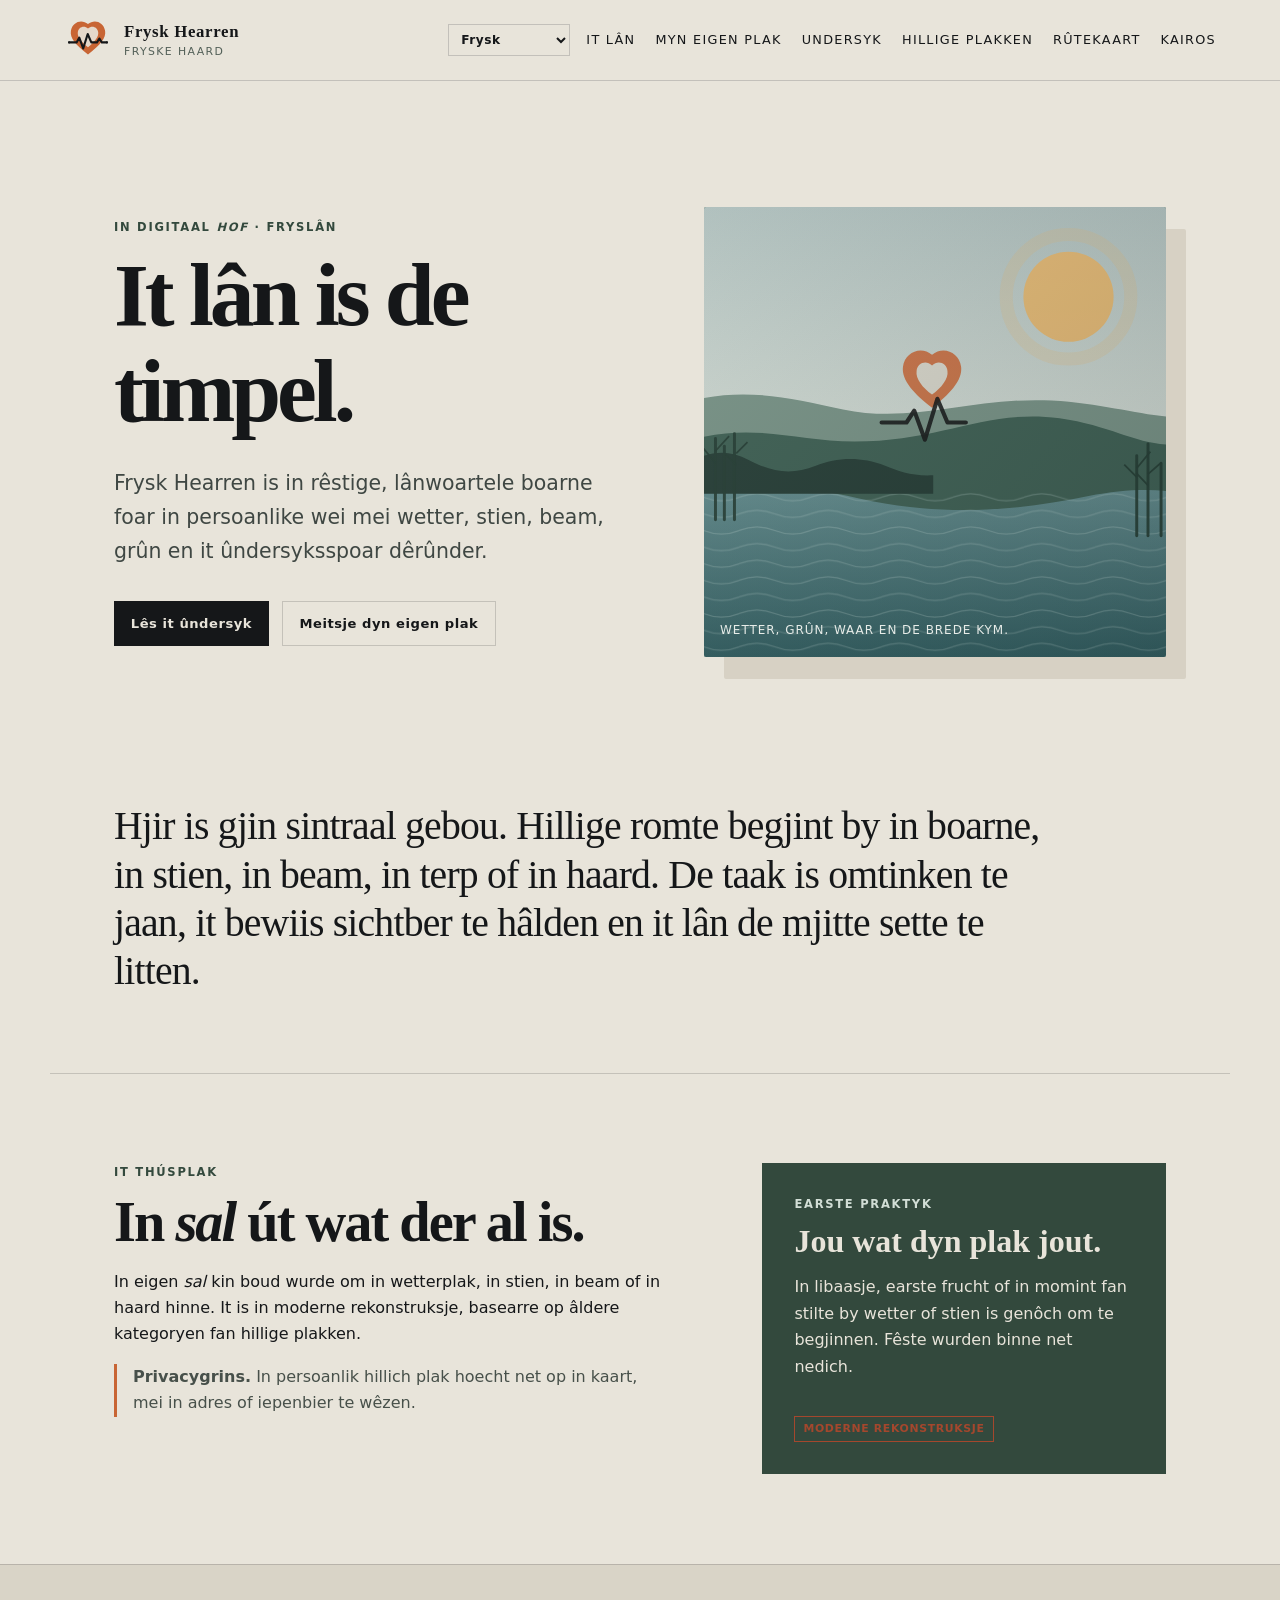
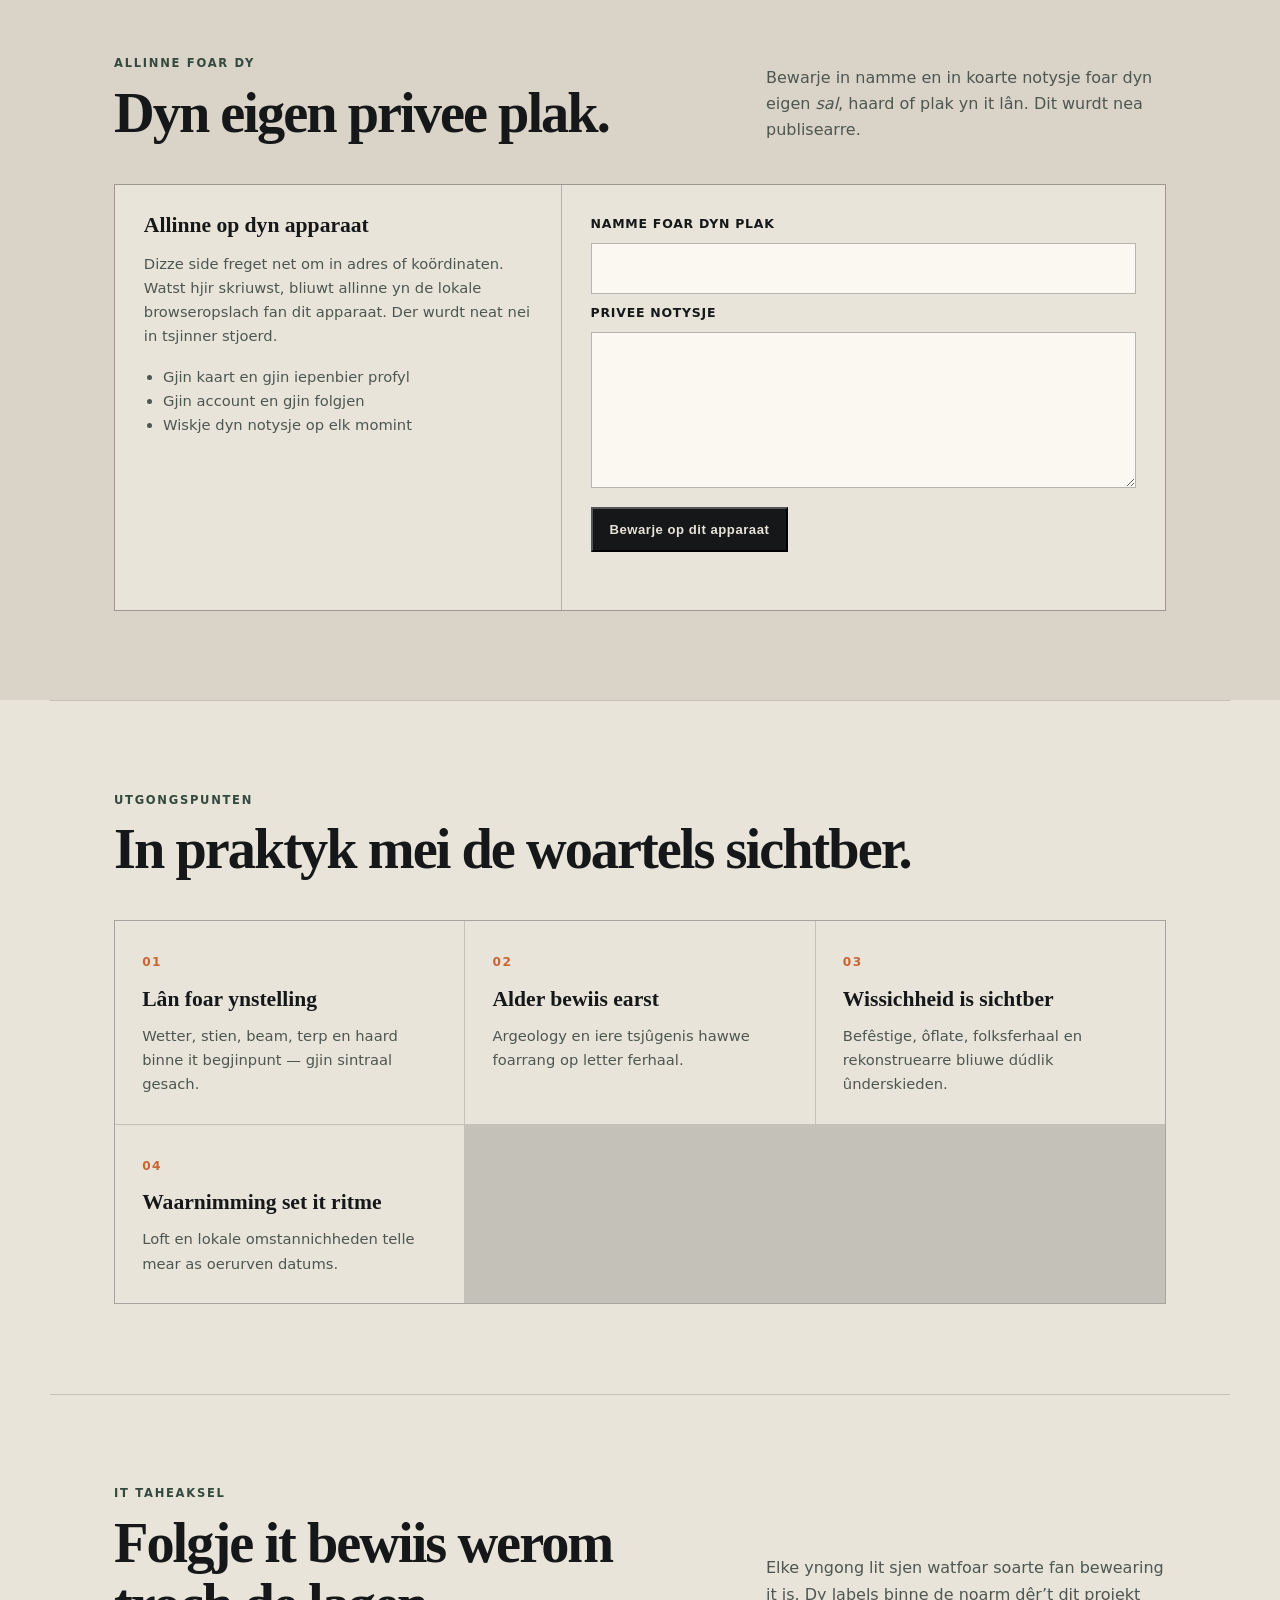
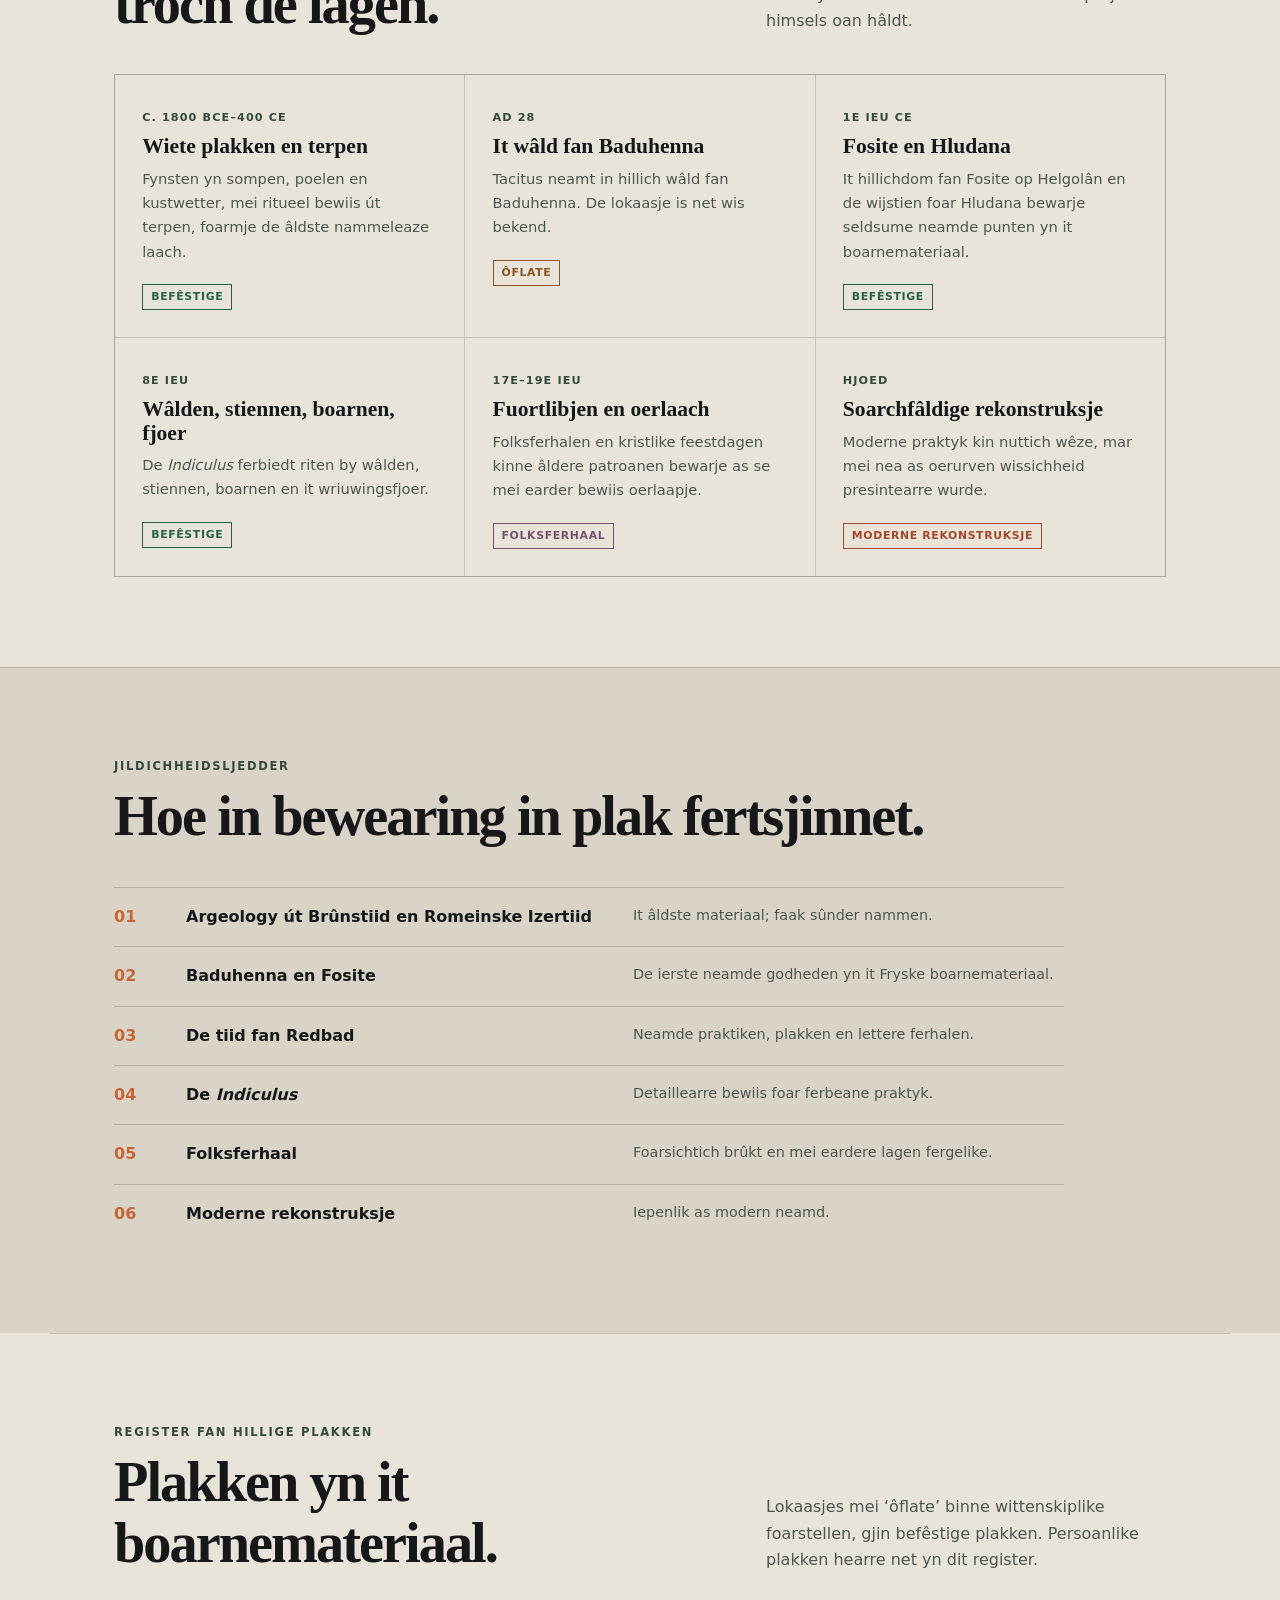
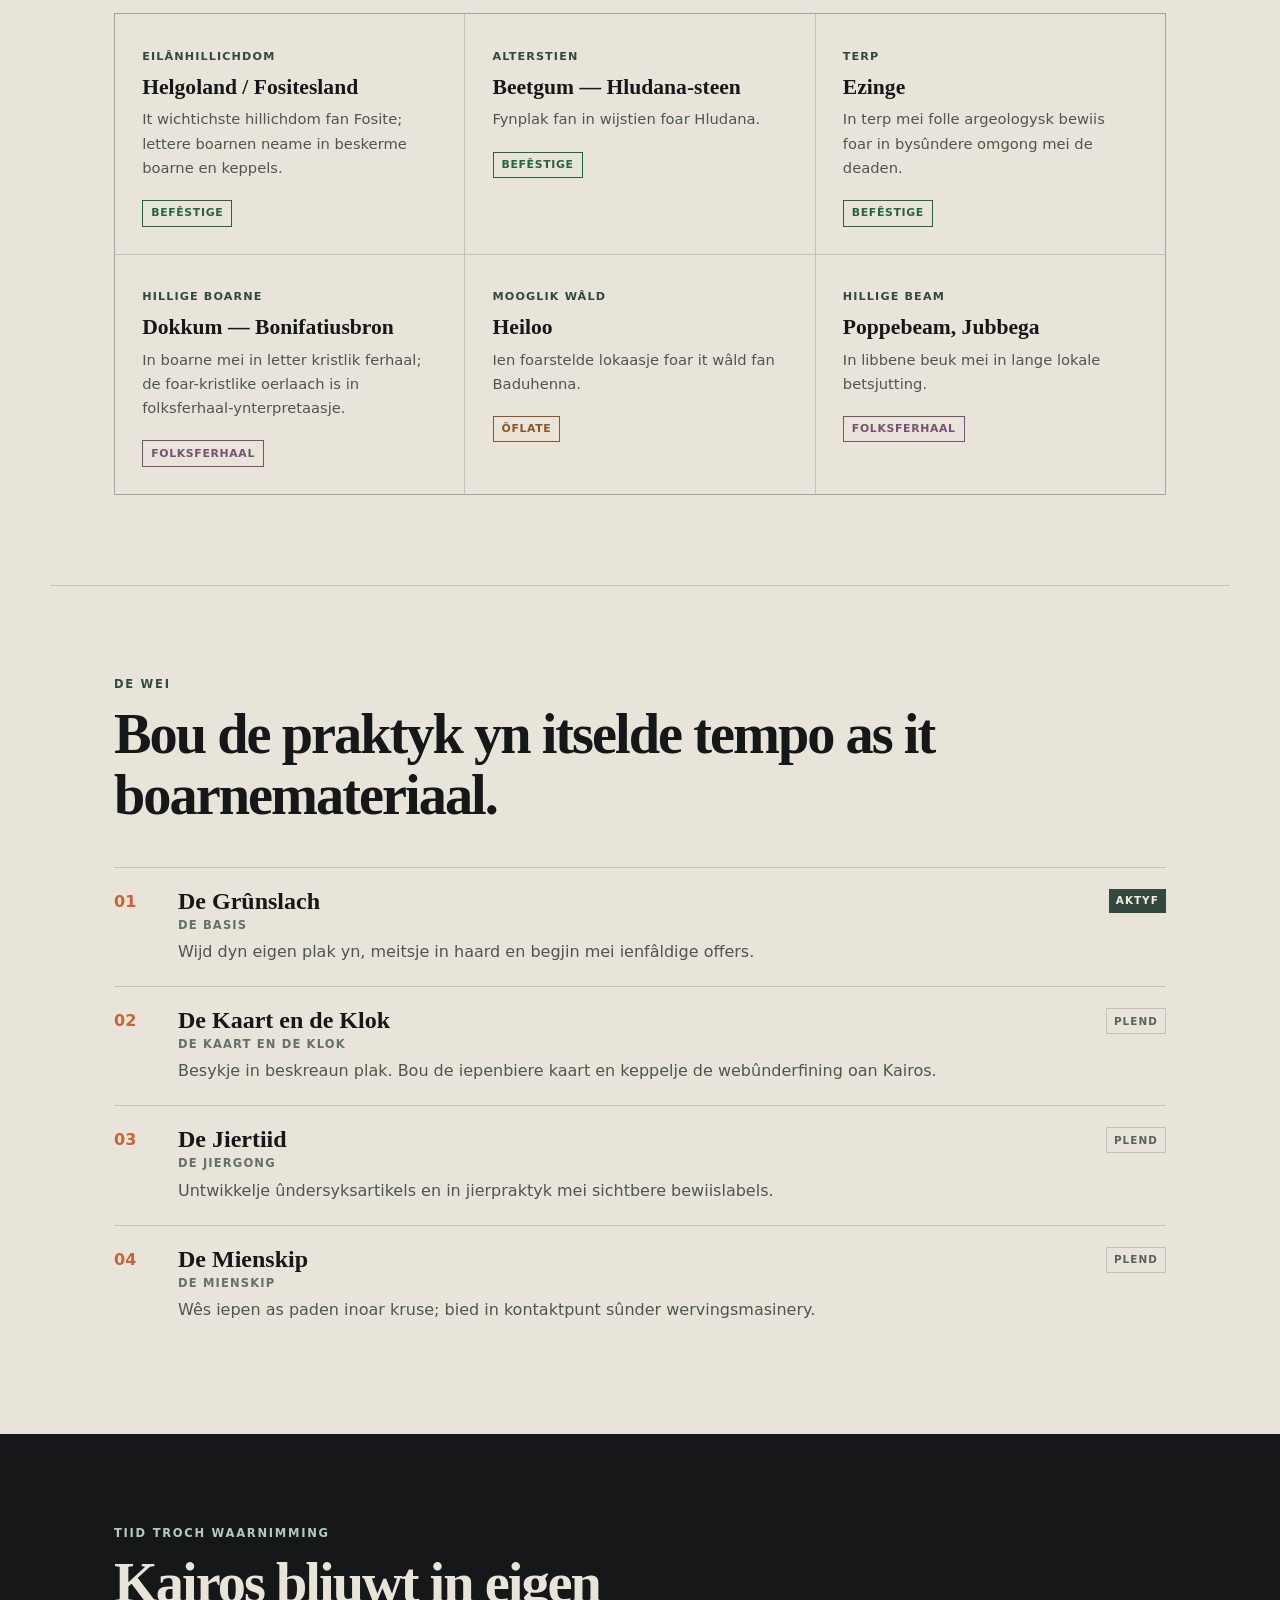
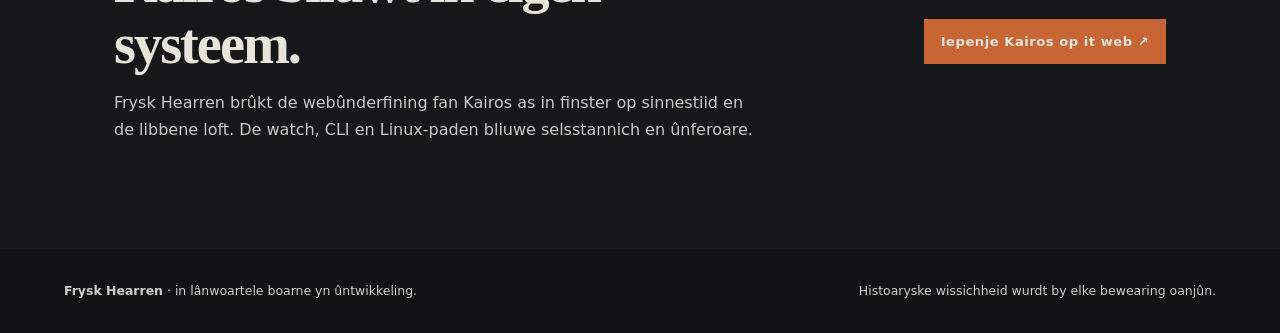
==== web/frysk-hearren/index.html @ e883bb58 "Add Frisian visual identity" ====
<!doctype html>
<html lang="fy">
<head>
  <meta charset="utf-8"><meta name="viewport" content="width=device-width, initial-scale=1">
  <meta name="description" content="Frysk Hearren — a land-rooted reference and private practice journal.">
  <title>Frysk Hearren — Fryske Haard</title><link rel="stylesheet" href="style.css">
</head>
<body>
  <a class="skip-link" href="#main" data-i18n="skip">Nei de ynhâld</a>
  <header class="site-header">
    <a class="brand" href="#top" aria-label="Frysk Hearren home"><img class="brand-mark" src="pompebled-heartbeat.svg" width="48" height="48" alt=""><span><strong>Frysk Hearren</strong><small data-i18n="subtitle">Fryske Haard</small></span></a>
    <div class="header-actions"><label class="language-picker"><span class="sr-only" data-i18n="languageLabel">Taal</span><select id="language" aria-label="Language"><option value="fy">Frysk</option><option value="nl">Nederlands</option><option value="en">English</option></select></label><button class="menu-toggle" type="button" aria-expanded="false" aria-controls="site-nav" data-i18n="menu">Menu</button></div>
    <nav id="site-nav" class="site-nav" aria-label="Primary navigation"><a href="#land" data-i18n="navLand">It lân</a><a href="#private-space" data-i18n="navPrivate">Myn eigen plak</a><a href="#research" data-i18n="navResearch">Undersyk</a><a href="#sites" data-i18n="navSites">Hillige plakken</a><a href="#roadmap" data-i18n="navRoadmap">Rûtekaart</a><a href="#kairos">Kairos</a></nav>
  </header>
  <main id="main">
    <section id="top" class="hero"><div class="hero-copy"><p class="eyebrow" data-i18n="heroEyebrow">In digitaal <i>hof</i> · Fryslân</p><h1 data-i18n="heroTitle">It lân is de timpel.</h1><p class="lede" data-i18n="heroLead">Frysk Hearren is in rêstige, lânwoartele boarne foar in persoanlike wei mei wetter, stien, beam, grûn en it ûndersyksspoar dêrûnder.</p><div class="hero-actions"><a class="button button-primary" href="#research" data-i18n="readResearch">Lês it ûndersyk</a><a class="button button-quiet" href="#private-space" data-i18n="createPrivate">Meitsje dyn eigen plak</a></div></div><figure class="landscape-panel"><img src="frisian-landscape.svg" width="900" height="760" alt=""><figcaption data-i18n="landscapeCaption">Wetter, grûn, waar en de brede kym.</figcaption></figure></section>
    <section class="statement"><p data-i18n="statement">Hjir is gjin sintraal gebou. Hillige romte begjint by in boarne, in stien, in beam, in terp of in haard. De taak is omtinken te jaan, it bewiis sichtber te hâlden en it lân de mjitte sette te litten.</p></section>
    <section id="land" class="section grid-two"><div><p class="eyebrow" data-i18n="homeEyebrow">It thúsplak</p><h2 data-i18n="landTitle">In <i>sal</i> út wat der al is.</h2><p data-i18n="landCopy">In eigen <i>sal</i> kin boud wurde om in wetterplak, in stien, in beam of in haard hinne. It is in moderne rekonstruksje, basearre op âldere kategoryen fan hillige plakken.</p><p class="notice" data-i18n="privacyNotice"><strong>Privacygrins.</strong> In persoanlik hillich plak hoecht net op in kaart, mei in adres of iepenbier te wêzen.</p></div><aside class="practice-card"><p class="eyebrow" data-i18n="practiceEyebrow">Earste praktyk</p><h3 data-i18n="practiceTitle">Jou wat dyn plak jout.</h3><p data-i18n="practiceCopy">In libaasje, earste frucht of in momint fan stilte by wetter of stien is genôch om te begjinnen. Fêste wurden binne net nedich.</p><span class="badge reconstructed" data-i18n="reconstructed">Moderne rekonstruksje</span></aside></section>
    <section id="private-space" class="section private-space"><div class="section-heading"><div><p class="eyebrow" data-i18n="privateEyebrow">Allinne foar dy</p><h2 data-i18n="privateTitle">Dyn eigen privee plak.</h2></div><p data-i18n="privateIntro">Bewarje in namme en in koarte notysje foar dyn eigen <i>sal</i>, haard of plak yn it lân. Dit wurdt nea publisearre.</p></div><div class="private-grid"><div class="privacy-panel"><h3 data-i18n="localTitle">Allinne op dyn apparaat</h3><p data-i18n="localCopy">Dizze side freget net om in adres of koördinaten. Watst hjir skriuwst, bliuwt allinne yn de lokale browseropslach fan dit apparaat. Der wurdt neat nei in tsjinner stjoerd.</p><ul><li data-i18n="localOne">Gjin kaart en gjin iepenbier profyl</li><li data-i18n="localTwo">Gjin account en gjin folgjen</li><li data-i18n="localThree">Wiskje dyn notysje op elk momint</li></ul></div><form id="private-place-form" class="private-form"><label for="place-name" data-i18n="placeName">Namme foar dyn plak</label><input id="place-name" name="name" maxlength="80" required><label for="place-note" data-i18n="placeNote">Privee notysje</label><textarea id="place-note" name="note" rows="5" maxlength="1000"></textarea><div class="form-actions"><button class="button button-primary" type="submit" data-i18n="savePrivate">Bewarje op dit apparaat</button><button id="delete-private-place" class="text-button" type="button" hidden data-i18n="deletePrivate">Wiskje privee notysje</button></div><p id="private-place-status" class="form-status" role="status" aria-live="polite"></p></form></div></section>
    <section class="section principles"><p class="eyebrow" data-i18n="principlesEyebrow">Utgongspunten</p><h2 data-i18n="principlesTitle">In praktyk mei de woartels sichtber.</h2><div class="principle-grid"><article><span>01</span><h3 data-i18n="principleOneTitle">Lân foar ynstelling</h3><p data-i18n="principleOne">Wetter, stien, beam, terp en haard binne it begjinpunt — gjin sintraal gesach.</p></article><article><span>02</span><h3 data-i18n="principleTwoTitle">Alder bewiis earst</h3><p data-i18n="principleTwo">Argeology en iere tsjûgenis hawwe foarrang op letter ferhaal.</p></article><article><span>03</span><h3 data-i18n="principleThreeTitle">Wissichheid is sichtber</h3><p data-i18n="principleThree">Befêstige, ôflate, folksferhaal en rekonstruearre bliuwe dúdlik ûnderskieden.</p></article><article><span>04</span><h3 data-i18n="principleFourTitle">Waarnimming set it ritme</h3><p data-i18n="principleFour">Loft en lokale omstannichheden telle mear as oerurven datums.</p></article></div></section>
    <section id="research" class="section research"><div class="section-heading"><div><p class="eyebrow" data-i18n="researchEyebrow">It taheaksel</p><h2 data-i18n="researchTitle">Folgje it bewiis werom troch de lagen.</h2></div><p data-i18n="researchIntro">Elke yngong lit sjen watfoar soarte fan bewearing it is. Dy labels binne de noarm dêr’t dit projekt himsels oan hâldt.</p></div><div class="research-grid"><article class="research-entry"><p class="period">c. 1800 BCE–400 CE</p><h3 data-i18n="researchOneTitle">Wiete plakken en terpen</h3><p data-i18n="researchOne">Fynsten yn sompen, poelen en kustwetter, mei ritueel bewiis út terpen, foarmje de âldste nammeleaze laach.</p><span class="badge attested" data-i18n="attested">Befêstige</span></article><article class="research-entry"><p class="period">AD 28</p><h3 data-i18n="researchTwoTitle">It wâld fan Baduhenna</h3><p data-i18n="researchTwo">Tacitus neamt in hillich wâld fan Baduhenna. De lokaasje is net wis bekend.</p><span class="badge inferred" data-i18n="inferred">Ôflate</span></article><article class="research-entry"><p class="period">1e ieu CE</p><h3 data-i18n="researchThreeTitle">Fosite en Hludana</h3><p data-i18n="researchThree">It hillichdom fan Fosite op Helgolân en de wijstien foar Hludana bewarje seldsume neamde punten yn it boarnemateriaal.</p><span class="badge attested" data-i18n="attested">Befêstige</span></article><article class="research-entry"><p class="period">8e ieu</p><h3 data-i18n="researchFourTitle">Wâlden, stiennen, boarnen, fjoer</h3><p data-i18n="researchFour">De <i>Indiculus</i> ferbiedt riten by wâlden, stiennen, boarnen en it wriuwingsfjoer.</p><span class="badge attested" data-i18n="attested">Befêstige</span></article><article class="research-entry"><p class="period">17e–19e ieu</p><h3 data-i18n="researchFiveTitle">Fuortlibjen en oerlaach</h3><p data-i18n="researchFive">Folksferhalen en kristlike feestdagen kinne âldere patroanen bewarje as se mei earder bewiis oerlaapje.</p><span class="badge folklore" data-i18n="folklore">Folksferhaal</span></article><article class="research-entry"><p class="period" data-i18n="today">Hjoed</p><h3 data-i18n="researchSixTitle">Soarchfâldige rekonstruksje</h3><p data-i18n="researchSix">Moderne praktyk kin nuttich wêze, mar mei nea as oerurven wissichheid presintearre wurde.</p><span class="badge reconstructed" data-i18n="reconstructed">Moderne rekonstruksje</span></article></div></section>
    <section class="section ladder"><p class="eyebrow" data-i18n="ladderEyebrow">Jildichheidsljedder</p><h2 data-i18n="ladderTitle">Hoe in bewearing in plak fertsjinnet.</h2><ol><li><strong data-i18n="ladderOneTitle">Argeology út Brûnstiid en Romeinske Izertiid</strong><span data-i18n="ladderOne">It âldste materiaal; faak sûnder nammen.</span></li><li><strong data-i18n="ladderTwoTitle">Baduhenna en Fosite</strong><span data-i18n="ladderTwo">De ierste neamde godheden yn it Fryske boarnemateriaal.</span></li><li><strong data-i18n="ladderThreeTitle">De tiid fan Redbad</strong><span data-i18n="ladderThree">Neamde praktiken, plakken en lettere ferhalen.</span></li><li><strong data-i18n="ladderFourTitle">De <i>Indiculus</i></strong><span data-i18n="ladderFour">Detaillearre bewiis foar ferbeane praktyk.</span></li><li><strong data-i18n="ladderFiveTitle">Folksferhaal</strong><span data-i18n="ladderFive">Foarsichtich brûkt en mei eardere lagen fergelike.</span></li><li><strong data-i18n="ladderSixTitle">Moderne rekonstruksje</strong><span data-i18n="ladderSix">Iepenlik as modern neamd.</span></li></ol></section>
    <section id="sites" class="section sites"><div class="section-heading"><div><p class="eyebrow" data-i18n="sitesEyebrow">Register fan hillige plakken</p><h2 data-i18n="sitesTitle">Plakken yn it boarnemateriaal.</h2></div><p data-i18n="sitesIntro">Lokaasjes mei ‘ôflate’ binne wittenskiplike foarstellen, gjin befêstige plakken. Persoanlike plakken hearre net yn dit register.</p></div><div class="site-list"><article><span class="site-type" data-i18n="island">Eilânhillichdom</span><h3>Helgoland / Fositesland</h3><p data-i18n="siteOne">It wichtichste hillichdom fan Fosite; lettere boarnen neame in beskerme boarne en keppels.</p><span class="badge attested" data-i18n="attested">Befêstige</span></article><article><span class="site-type" data-i18n="stone">Alterstien</span><h3>Beetgum — Hludana-steen</h3><p data-i18n="siteTwo">Fynplak fan in wijstien foar Hludana.</p><span class="badge attested" data-i18n="attested">Befêstige</span></article><article><span class="site-type">Terp</span><h3>Ezinge</h3><p data-i18n="siteThree">In terp mei folle argeologysk bewiis foar in bysûndere omgong mei de deaden.</p><span class="badge attested" data-i18n="attested">Befêstige</span></article><article><span class="site-type" data-i18n="spring">Hillige boarne</span><h3>Dokkum — Bonifatiusbron</h3><p data-i18n="siteFour">In boarne mei in letter kristlik ferhaal; de foar-kristlike oerlaach is in folksferhaal-ynterpretaasje.</p><span class="badge folklore" data-i18n="folklore">Folksferhaal</span></article><article><span class="site-type" data-i18n="grove">Mooglik wâld</span><h3>Heiloo</h3><p data-i18n="siteFive">Ien foarstelde lokaasje foar it wâld fan Baduhenna.</p><span class="badge inferred" data-i18n="inferred">Ôflate</span></article><article><span class="site-type" data-i18n="tree">Hillige beam</span><h3>Poppebeam, Jubbega</h3><p data-i18n="siteSix">In libbene beuk mei in lange lokale betsjutting.</p><span class="badge folklore" data-i18n="folklore">Folksferhaal</span></article></div></section>
    <section id="roadmap" class="section roadmap"><p class="eyebrow" data-i18n="roadmapEyebrow">De wei</p><h2 data-i18n="roadmapTitle">Bou de praktyk yn itselde tempo as it boarnemateriaal.</h2><div class="roadmap-list"><article><span>01</span><div><h3>De Grûnslach <small data-i18n="foundation">De Basis</small></h3><p data-i18n="roadmapOne">Wijd dyn eigen plak yn, meitsje in haard en begjin mei ienfâldige offers.</p></div><span class="status active" data-i18n="active">Aktyf</span></article><article><span>02</span><div><h3>De Kaart en de Klok <small data-i18n="mapClock">De Kaart en de Klok</small></h3><p data-i18n="roadmapTwo">Besykje in beskreaun plak. Bou de iepenbiere kaart en keppelje de webûnderfining oan Kairos.</p></div><span class="status planned" data-i18n="planned">Plend</span></article><article><span>03</span><div><h3>De Jiertiid <small data-i18n="yearCycle">De Jiergong</small></h3><p data-i18n="roadmapThree">Untwikkelje ûndersyksartikels en in jierpraktyk mei sichtbere bewiislabels.</p></div><span class="status planned" data-i18n="planned">Plend</span></article><article><span>04</span><div><h3>De Mienskip <small data-i18n="community">De Mienskip</small></h3><p data-i18n="roadmapFour">Wês iepen as paden inoar kruse; bied in kontaktpunt sûnder wervingsmasinery.</p></div><span class="status planned" data-i18n="planned">Plend</span></article></div></section>
    <section id="kairos" class="section kairos"><div><p class="eyebrow" data-i18n="kairosEyebrow">Tiid troch waarnimming</p><h2 data-i18n="kairosTitle">Kairos bliuwt in eigen systeem.</h2><p data-i18n="kairosCopy">Frysk Hearren brûkt de webûnderfining fan Kairos as in finster op sinnestiid en de libbene loft. De watch, CLI en Linux-paden bliuwe selsstannich en ûnferoare.</p></div><a class="button button-primary" href="../index.html" data-i18n="openKairos">Iepenje Kairos op it web ↗</a></section>
  </main>
  <footer class="site-footer"><p><strong>Frysk Hearren</strong> · <span data-i18n="footerOne">in lânwoartele boarne yn ûntwikkeling.</span></p><p data-i18n="footerTwo">Histoaryske wissichheid wurdt by elke bewearing oanjûn.</p></footer><script src="site.js"></script>
</body>
</html>
---- web/frysk-hearren/style.css ----
:root { --marsh:#33493d; --peat:#241d18; --sea:#bccac8; --mist:#e8e4da; --iron:#151719; --ember:#c86534; --line:rgba(21,23,25,.17); --serif: Georgia, 'Times New Roman', serif; --sans: Inter, ui-sans-serif, system-ui, -apple-system, BlinkMacSystemFont, 'Segoe UI', sans-serif; }
* { box-sizing:border-box; }
html { scroll-behavior:smooth; }
body { margin:0; color:var(--iron); background:var(--mist); font:16px/1.65 var(--sans); }
a { color:inherit; } .skip-link { position:absolute; left:1rem; top:-5rem; z-index:5; padding:.6rem 1rem; background:var(--mist); } .skip-link:focus { top:1rem; }
.site-header { min-height:76px; display:flex; align-items:center; justify-content:space-between; gap:1rem; padding:1rem max(5vw,1.2rem); border-bottom:1px solid var(--line); background:rgba(232,228,218,.94); position:sticky; top:0; z-index:3; backdrop-filter:blur(10px); }
.header-actions { display:flex; align-items:center; gap:.6rem; margin-left:auto; }.language-picker select { border:1px solid var(--line); border-radius:0; padding:.45rem .5rem; color:var(--iron); background:transparent; font:700 .76rem var(--sans); letter-spacing:.04em; }.sr-only { position:absolute; width:1px; height:1px; padding:0; margin:-1px; overflow:hidden; clip:rect(0,0,0,0); white-space:nowrap; border:0; }
.brand { display:flex; gap:.75rem; align-items:center; text-decoration:none; line-height:1.05; } .brand strong { display:block; font:700 1.05rem var(--serif); letter-spacing:.04em; } .brand small { font-size:.68rem; text-transform:uppercase; letter-spacing:.13em; color:#536058; } .brand-mark { display:block; width:3rem; height:3rem; flex:none; }
.site-nav { display:flex; align-items:center; gap:1.25rem; } .site-nav a { font-size:.8rem; text-decoration:none; text-transform:uppercase; letter-spacing:.1em; } .site-nav a:hover { color:var(--ember); } .menu-toggle { display:none; border:1px solid var(--line); background:transparent; padding:.45rem .7rem; }
.hero, .section, .statement { max-width:1180px; margin:auto; padding-left:max(5vw,1.2rem); padding-right:max(5vw,1.2rem); }
.hero { min-height:clamp(620px,78vh,790px); display:grid; grid-template-columns:1.04fr .96fr; gap:clamp(2rem,7vw,8rem); align-items:center; padding-top:5rem; padding-bottom:5rem; }
.eyebrow { margin:0 0 .6rem; color:var(--marsh); text-transform:uppercase; letter-spacing:.15em; font-weight:700; font-size:.72rem; } h1,h2,h3 { font-family:var(--serif); line-height:1.08; margin:0; } h1 { font-size:clamp(3.4rem,7vw,6.7rem); letter-spacing:-.045em; max-width:680px; } h2 { font-size:clamp(2.25rem,4.4vw,4rem); letter-spacing:-.035em; } h3 { font-size:1.35rem; } .lede { max-width:620px; font-size:clamp(1.08rem,1.6vw,1.35rem); margin:1.7rem 0 2rem; color:#3f4743; }
.hero-actions { display:flex; flex-wrap:wrap; gap:.8rem; }.button { display:inline-flex; align-items:center; justify-content:center; gap:.6rem; min-height:45px; padding:.68rem 1.05rem; font-weight:700; font-size:.82rem; text-decoration:none; letter-spacing:.04em; }.button-primary { background:var(--iron); color:var(--mist); }.button-primary:hover { background:var(--ember); }.button-quiet { border:1px solid var(--line); }.button-quiet:hover { border-color:var(--marsh); color:var(--marsh); }
.landscape-panel { position:relative; overflow:hidden; min-height:450px; margin:0; border-radius:2px; background:#3e6054; box-shadow:20px 22px 0 #d7d1c4; }.landscape-panel::after { content:''; position:absolute; inset:0; pointer-events:none; background:linear-gradient(135deg,rgba(232,228,218,.05),rgba(21,23,25,.16)); }.landscape-panel img { display:block; width:100%; height:100%; min-height:450px; object-fit:cover; }.landscape-panel figcaption { position:absolute; z-index:2; bottom:1rem; left:1rem; color:#e7ece8; font-size:.75rem; letter-spacing:.08em; text-transform:uppercase; }
.statement { padding-top:1.2rem; padding-bottom:4.8rem; }.statement p { max-width:940px; margin:0; font:clamp(1.65rem,3.1vw,3rem)/1.22 var(--serif); letter-spacing:-.02em; }
.section { padding-top:5.6rem; padding-bottom:5.6rem; border-top:1px solid var(--line); }.grid-two { display:grid; grid-template-columns:1.15fr .85fr; gap:clamp(2rem,8vw,8rem); }.grid-two p:not(.eyebrow) { max-width:610px; }.notice { border-left:3px solid var(--ember); padding-left:1rem; color:#47504a; }.practice-card { align-self:center; padding:2rem; color:var(--mist); background:var(--marsh); }.practice-card .eyebrow { color:#d2ded6; }.practice-card h3 { margin-bottom:.7rem; font-size:2rem; }
.principle-grid, .research-grid, .site-list { display:grid; grid-template-columns:repeat(3,1fr); gap:1px; margin-top:2.5rem; background:var(--line); border:1px solid var(--line); }.principle-grid article, .research-entry, .site-list article { padding:1.7rem; background:var(--mist); }.principle-grid span { color:var(--ember); font:700 .76rem var(--sans); letter-spacing:.12em; }.principle-grid h3 { margin:.8rem 0; }.principle-grid p, .research-entry p, .site-list p { margin:.4rem 0 0; font-size:.92rem; color:#4d5650; }
.section-heading { display:flex; justify-content:space-between; gap:2rem; align-items:end; }.section-heading > p { max-width:400px; margin:0; color:#4d5650; }.research-entry .period, .site-type { color:var(--marsh); font-weight:700; text-transform:uppercase; letter-spacing:.1em; font-size:.7rem; }.research-entry h3, .site-list h3 { margin:.5rem 0; }.badge { display:inline-block; margin-top:1.25rem; padding:.2rem .5rem; border:1px solid currentColor; font-size:.68rem; font-weight:700; letter-spacing:.06em; text-transform:uppercase; }.attested { color:#256342; }.inferred { color:#8a5623; }.folklore { color:#765271; }.reconstructed { color:#a4472d; }
.private-space { background:#d9d4c7; max-width:none; padding-left:max(calc((100% - 1180px)/2 + max(5vw,1.2rem)), max(5vw,1.2rem)); padding-right:max(calc((100% - 1180px)/2 + max(5vw,1.2rem)), max(5vw,1.2rem)); }.private-grid { display:grid; grid-template-columns:.85fr 1.15fr; gap:1px; margin-top:2.5rem; background:var(--line); border:1px solid var(--line); }.privacy-panel,.private-form { padding:1.8rem; background:var(--mist); }.privacy-panel h3 { margin-bottom:.75rem; }.privacy-panel p,.privacy-panel li { color:#4d5650; font-size:.92rem; }.privacy-panel ul { padding-left:1.2rem; }.private-form { display:grid; gap:.55rem; }.private-form label { font-size:.78rem; font-weight:700; letter-spacing:.06em; text-transform:uppercase; }.private-form input,.private-form textarea { width:100%; border:1px solid rgba(21,23,25,.3); border-radius:0; padding:.7rem; color:var(--iron); background:#faf8f1; font:inherit; }.private-form textarea { resize:vertical; }.form-actions { display:flex; flex-wrap:wrap; align-items:center; gap:1rem; margin-top:.6rem; }.text-button { padding:0; border:0; color:#76412d; background:none; text-decoration:underline; font:700 .78rem var(--sans); cursor:pointer; }.form-status { min-height:1.5em; margin:0; color:#256342; font-size:.85rem; }
.ladder { background:#d9d4c7; max-width:none; padding-left:max(calc((100% - 1180px)/2 + max(5vw,1.2rem)), max(5vw,1.2rem)); padding-right:max(calc((100% - 1180px)/2 + max(5vw,1.2rem)), max(5vw,1.2rem)); }.ladder ol { padding:0; margin:2.5rem 0 0; list-style:none; counter-reset:ladder; max-width:950px; }.ladder li { counter-increment:ladder; display:grid; grid-template-columns:3.5rem 1fr 1fr; gap:1rem; padding:1rem 0; border-top:1px solid rgba(21,23,25,.19); }.ladder li::before { content:'0' counter(ladder); color:var(--ember); font-weight:700; }.ladder li span { color:#4d5650; font-size:.9rem; }
.roadmap-list { margin-top:2.6rem; }.roadmap-list article { display:grid; grid-template-columns:3rem minmax(0,1fr) auto; gap:1rem; align-items:start; padding:1.3rem 0; border-top:1px solid var(--line); }.roadmap-list article > span:first-child { color:var(--ember); font-weight:700; }.roadmap-list h3 { font-size:1.5rem; }.roadmap-list small { display:block; margin-top:.2rem; color:#657069; font:600 .72rem var(--sans); letter-spacing:.1em; text-transform:uppercase; }.roadmap-list p { margin:.45rem 0 0; color:#4d5650; }.status { padding:.22rem .45rem; font-size:.65rem; font-weight:700; text-transform:uppercase; letter-spacing:.1em; }.status.active { color:#f4eee3; background:var(--marsh); }.status.planned { border:1px solid var(--line); color:#59635c; }
.kairos { display:flex; justify-content:space-between; align-items:center; gap:2rem; background:var(--iron); color:var(--mist); max-width:none; padding-left:max(calc((100% - 1180px)/2 + max(5vw,1.2rem)), max(5vw,1.2rem)); padding-right:max(calc((100% - 1180px)/2 + max(5vw,1.2rem)), max(5vw,1.2rem)); }.kairos h2 { max-width:600px; }.kairos p:not(.eyebrow) { max-width:640px; color:#c5ccc7; }.kairos .eyebrow { color:#b7c9bd; }.kairos .button-primary { background:var(--ember); white-space:nowrap; }.kairos .button-primary:hover { background:#e28550; }
.site-footer { display:flex; justify-content:space-between; gap:1rem; padding:2rem max(5vw,1.2rem); color:#c8d0c9; background:#101213; font-size:.78rem; }.site-footer p { margin:0; }
@media (max-width:820px) { .site-header { position:relative; flex-wrap:wrap; }.menu-toggle { display:block; }.site-nav { display:none; width:100%; flex-direction:column; align-items:flex-start; padding:.8rem 0 .2rem; }.site-nav.is-open { display:flex; }.hero, .grid-two,.private-grid { grid-template-columns:1fr; }.hero { padding-top:3rem; min-height:auto; }.landscape-panel,.landscape-panel img { min-height:330px; }.principle-grid, .research-grid, .site-list { grid-template-columns:1fr 1fr; }.section-heading, .kairos { align-items:flex-start; flex-direction:column; }.ladder li { grid-template-columns:2.6rem 1fr; }.ladder li span { grid-column:2; }.site-footer { flex-direction:column; } }
@media (max-width:520px) { .principle-grid, .research-grid, .site-list { grid-template-columns:1fr; }.section { padding-top:4rem; padding-bottom:4rem; }.roadmap-list article { grid-template-columns:2.2rem 1fr; }.roadmap-list .status { grid-column:2; justify-self:start; }.hero-actions .button { width:100%; }.landscape-panel { box-shadow:10px 11px 0 #d7d1c4; } }
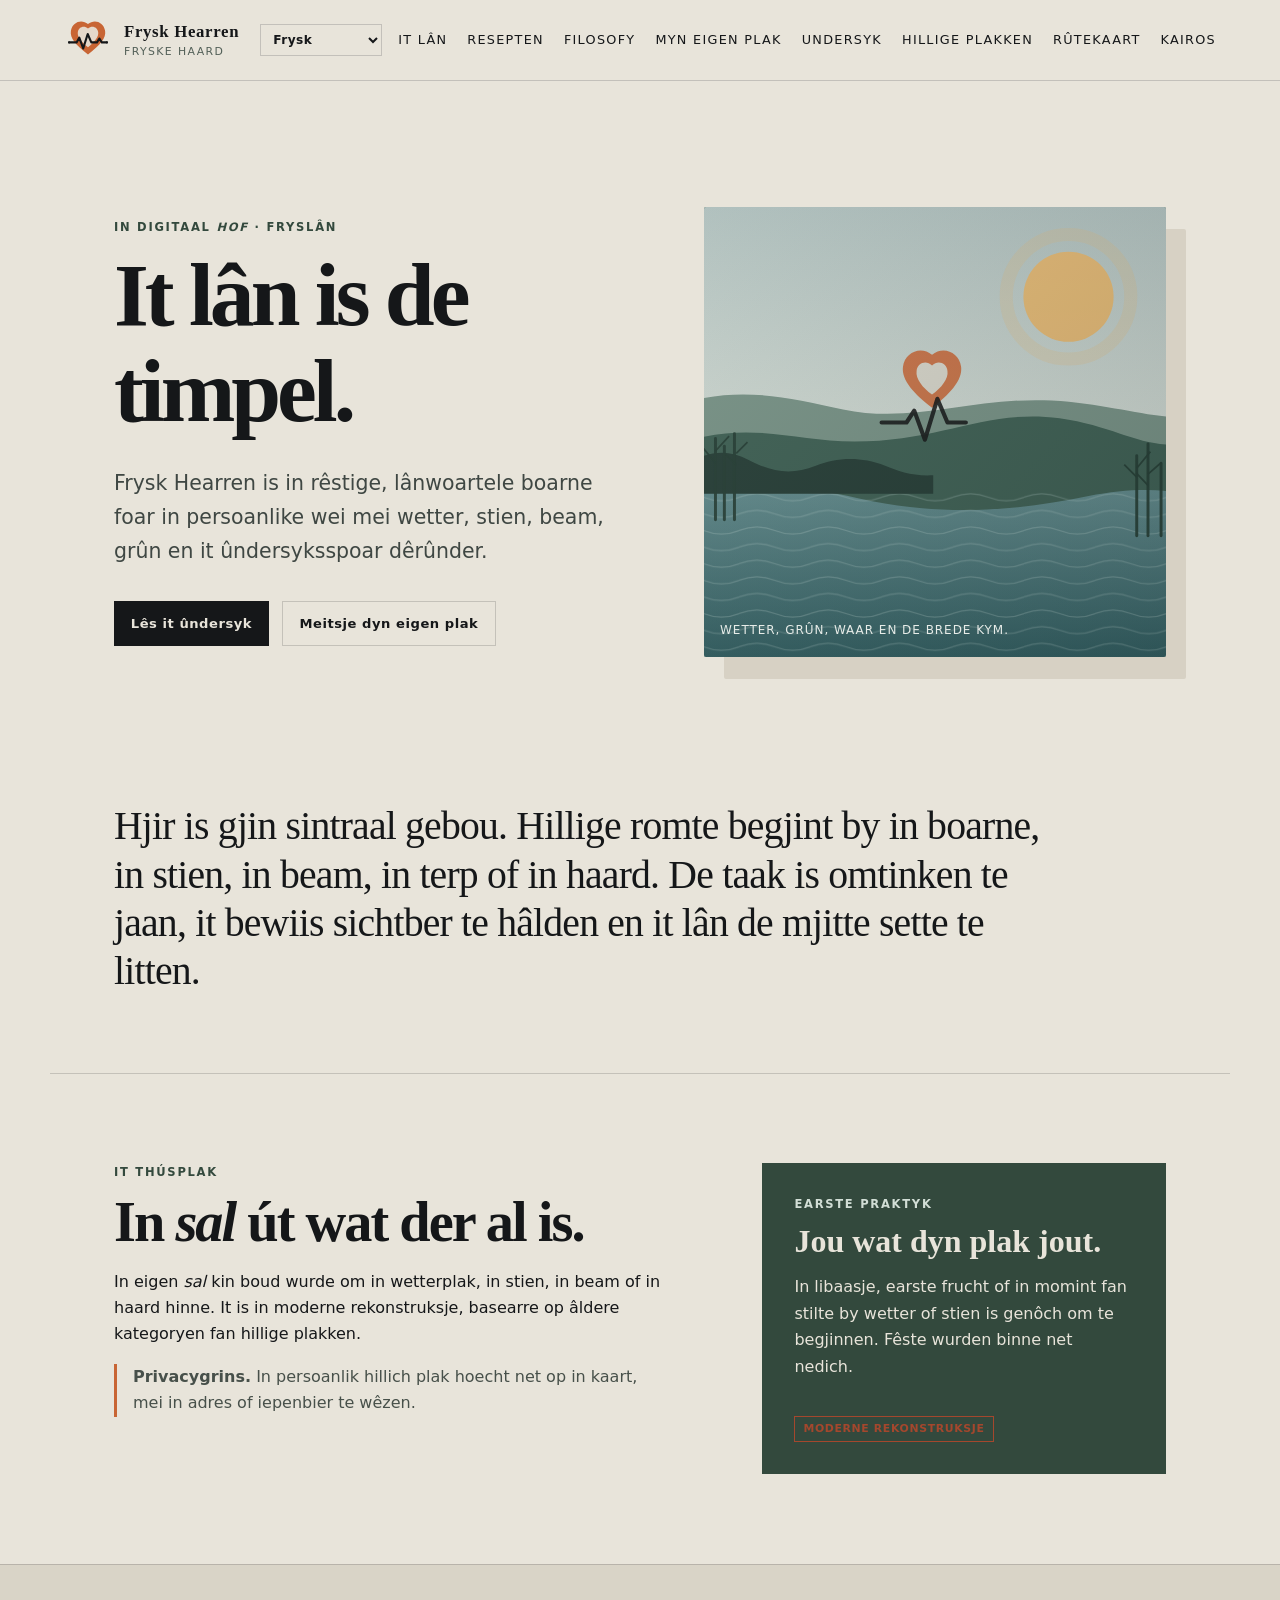
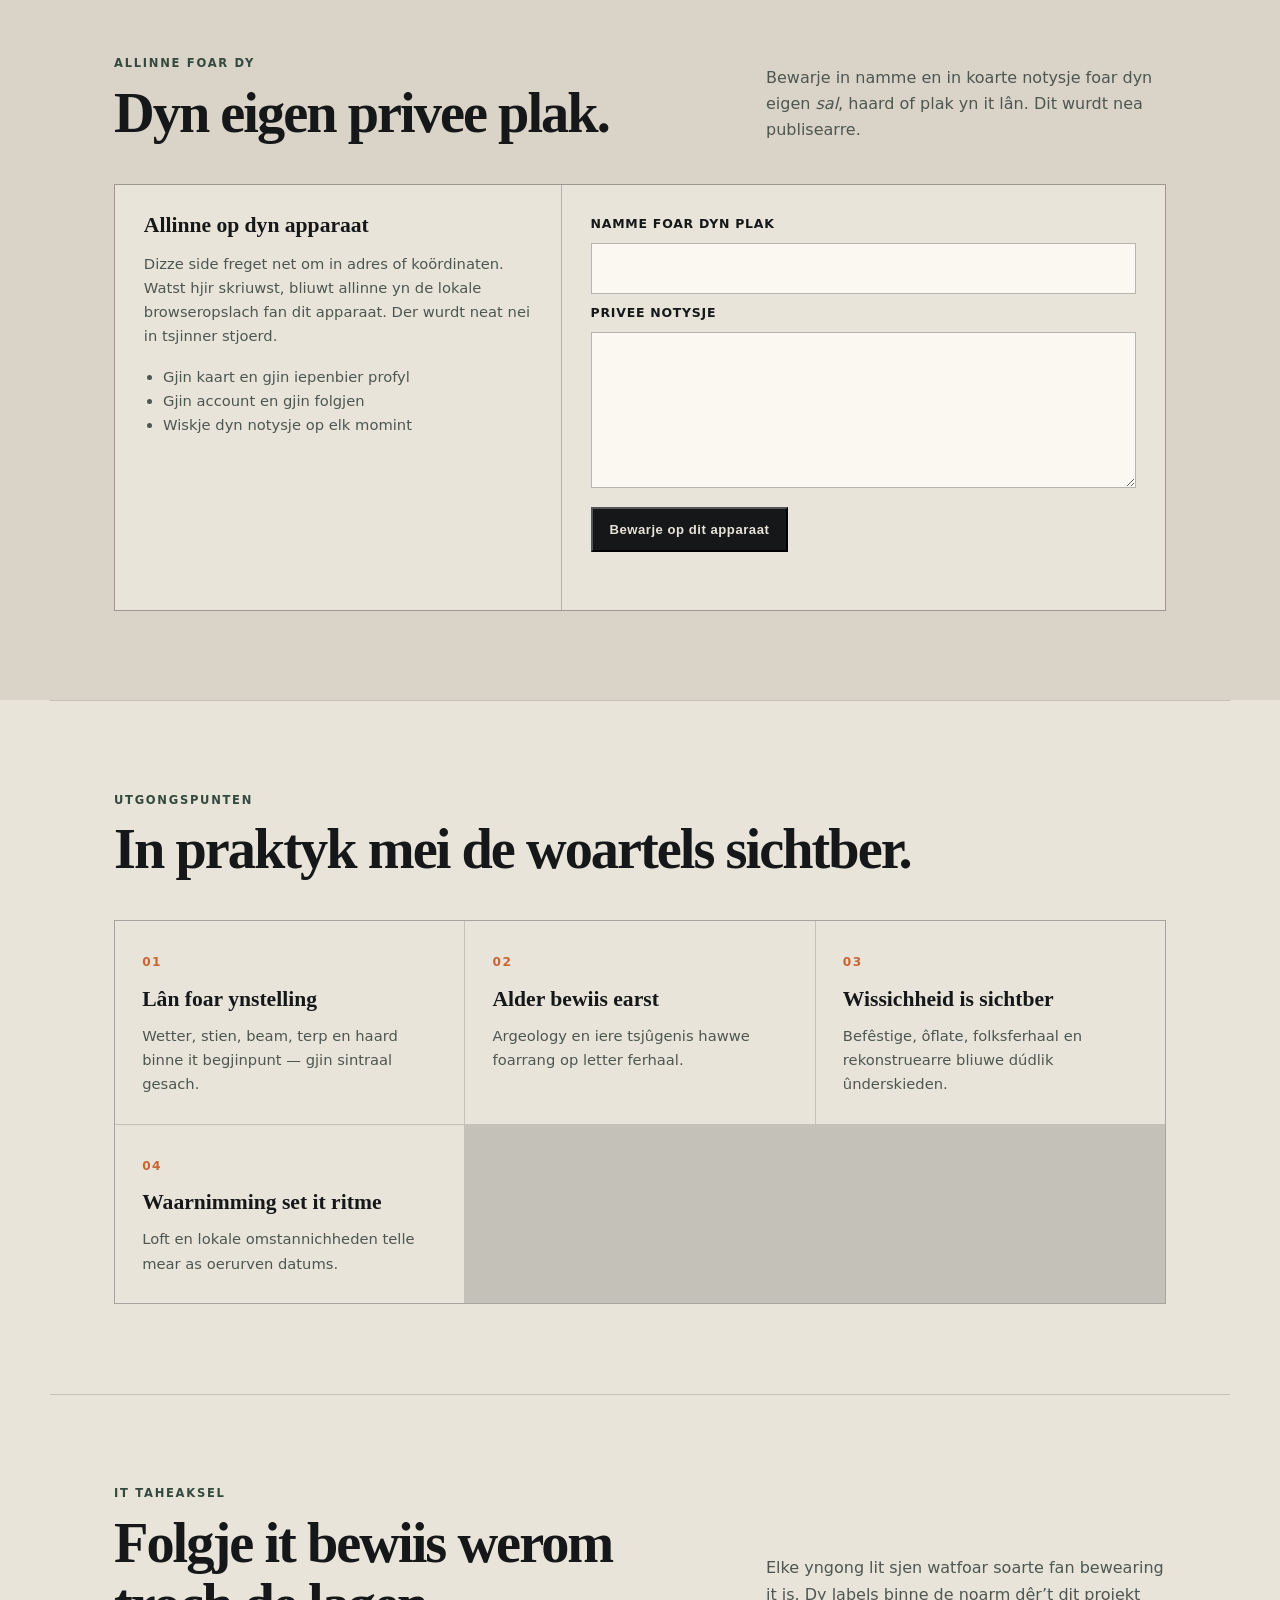
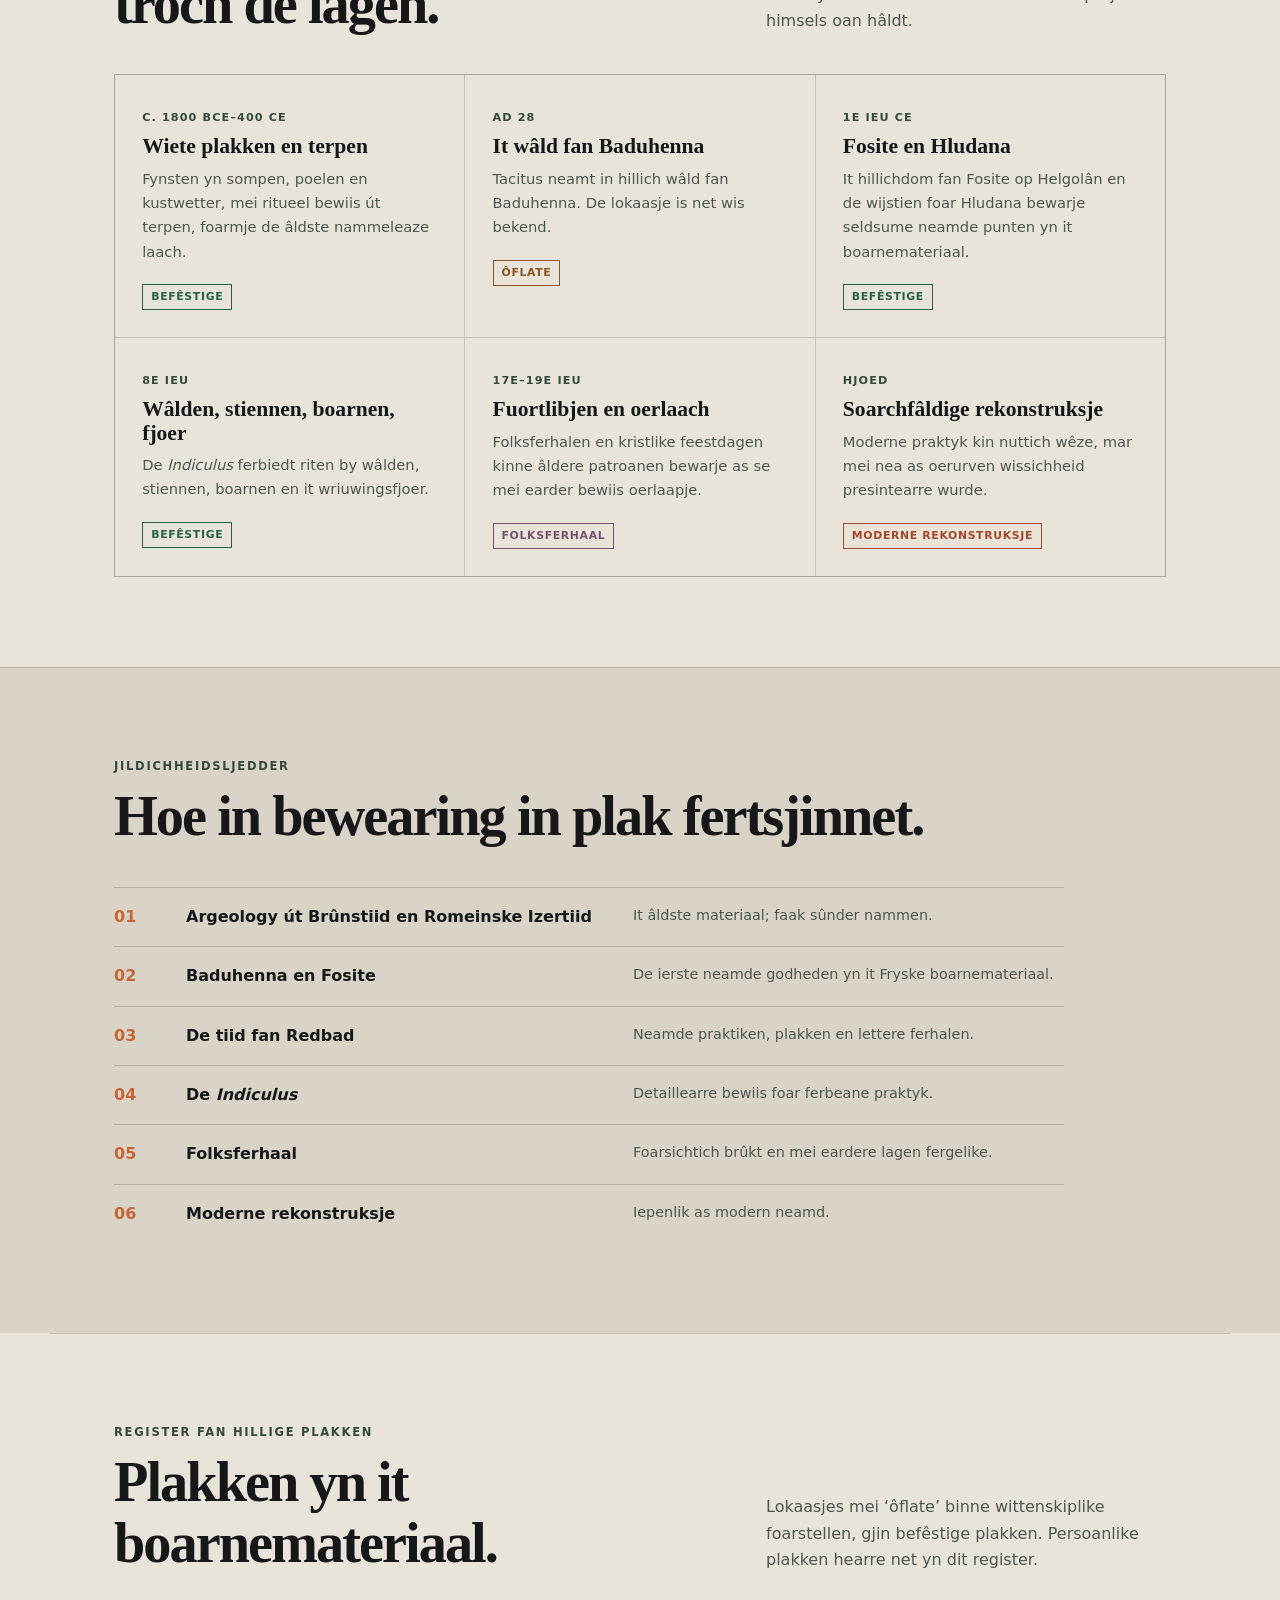
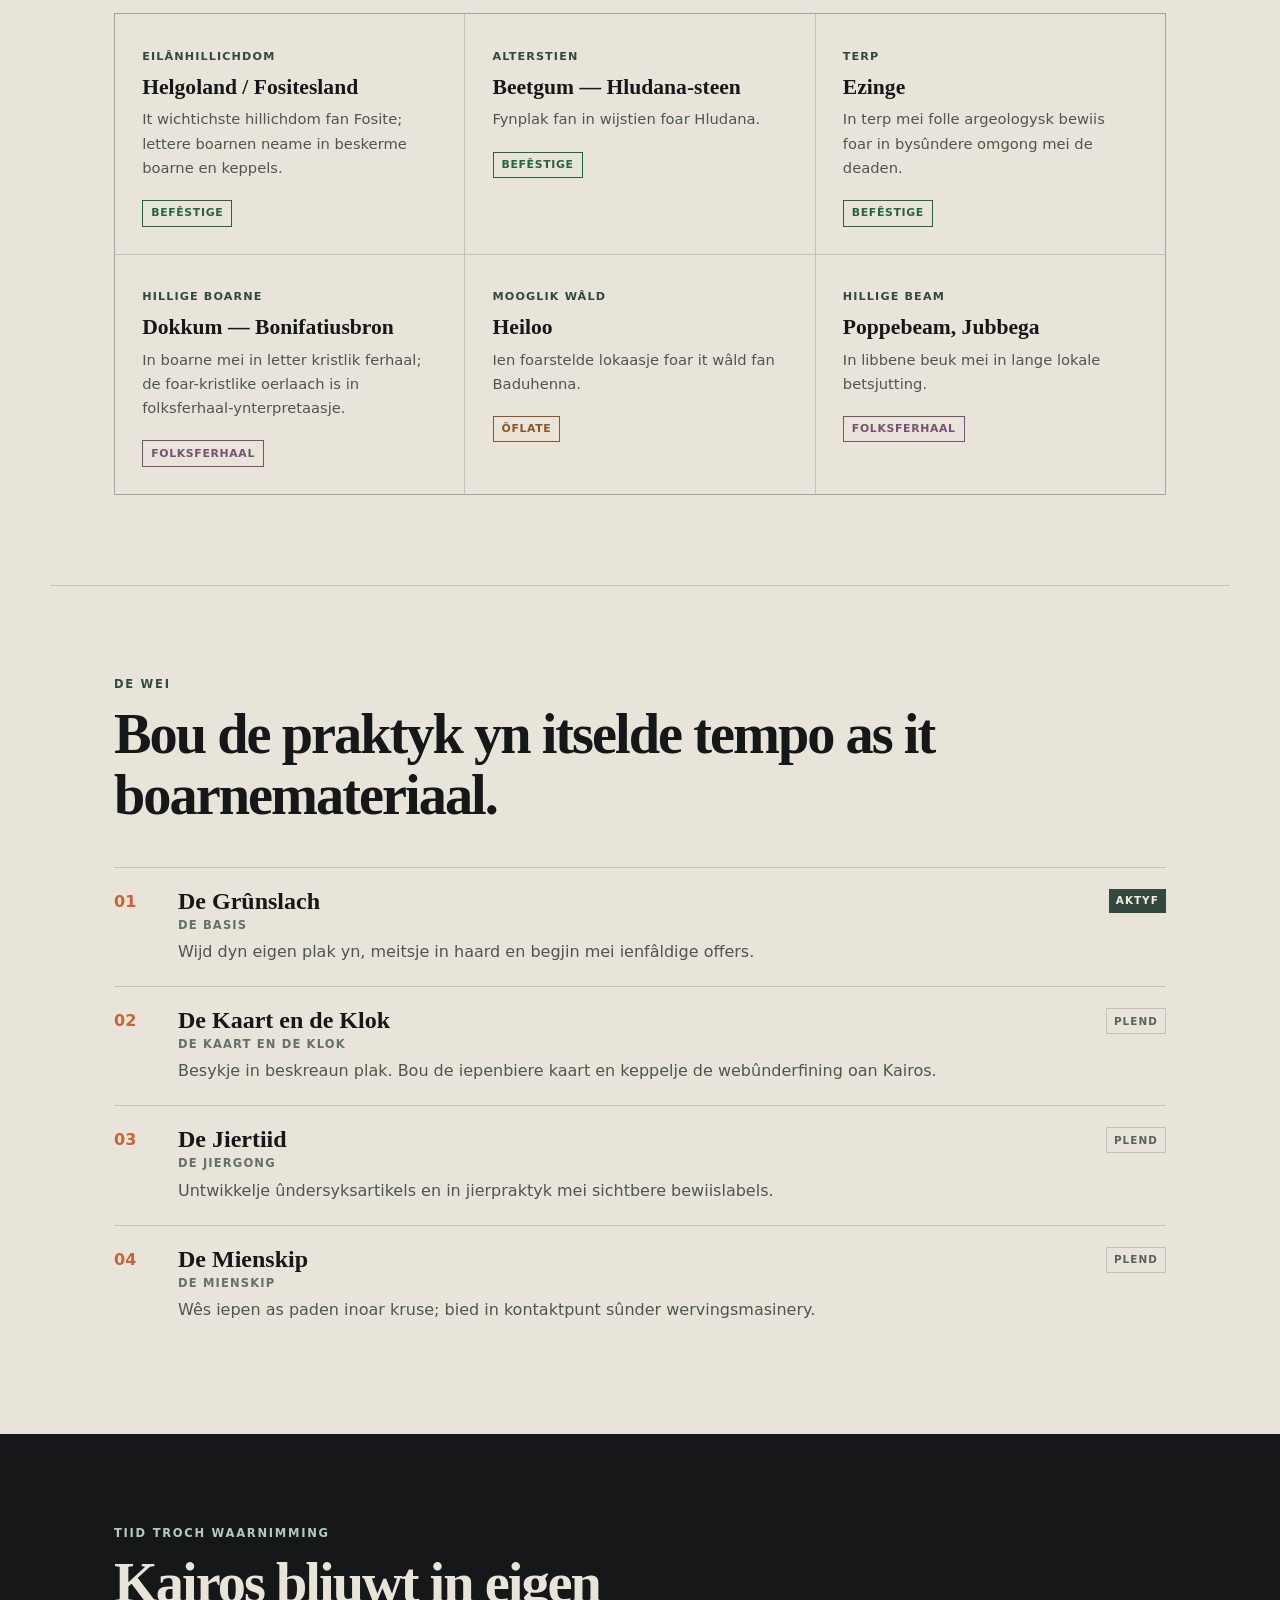
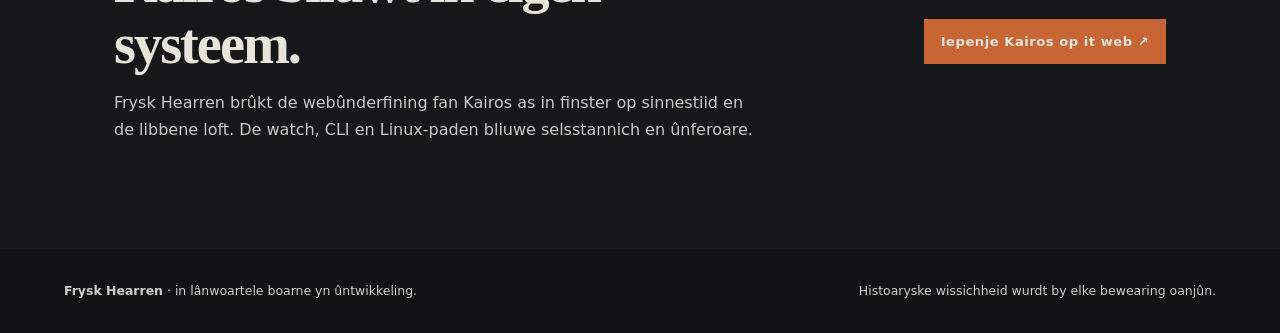
==== commit 4233ec58: "Add recipes and philosophy pages" ====
--- a/web/frysk-hearren/index.html
+++ b/web/frysk-hearren/index.html
@@ -10,7 +10,7 @@
   <header class="site-header">
     <a class="brand" href="#top" aria-label="Frysk Hearren home"><img class="brand-mark" src="pompebled-heartbeat.svg" width="48" height="48" alt=""><span><strong>Frysk Hearren</strong><small data-i18n="subtitle">Fryske Haard</small></span></a>
     <div class="header-actions"><label class="language-picker"><span class="sr-only" data-i18n="languageLabel">Taal</span><select id="language" aria-label="Language"><option value="fy">Frysk</option><option value="nl">Nederlands</option><option value="en">English</option></select></label><button class="menu-toggle" type="button" aria-expanded="false" aria-controls="site-nav" data-i18n="menu">Menu</button></div>
-    <nav id="site-nav" class="site-nav" aria-label="Primary navigation"><a href="#land" data-i18n="navLand">It lân</a><a href="#private-space" data-i18n="navPrivate">Myn eigen plak</a><a href="#research" data-i18n="navResearch">Undersyk</a><a href="#sites" data-i18n="navSites">Hillige plakken</a><a href="#roadmap" data-i18n="navRoadmap">Rûtekaart</a><a href="#kairos">Kairos</a></nav>
+    <nav id="site-nav" class="site-nav" aria-label="Primary navigation"><a href="#land" data-i18n="navLand">It lân</a><a href="recipes.html" data-i18n="navRecipes">Resepten</a><a href="philosophy.html" data-i18n="navPhilosophy">Filosofy</a><a href="#private-space" data-i18n="navPrivate">Myn eigen plak</a><a href="#research" data-i18n="navResearch">Undersyk</a><a href="#sites" data-i18n="navSites">Hillige plakken</a><a href="#roadmap" data-i18n="navRoadmap">Rûtekaart</a><a href="#kairos">Kairos</a></nav>
   </header>
   <main id="main">
     <section id="top" class="hero"><div class="hero-copy"><p class="eyebrow" data-i18n="heroEyebrow">In digitaal <i>hof</i> · Fryslân</p><h1 data-i18n="heroTitle">It lân is de timpel.</h1><p class="lede" data-i18n="heroLead">Frysk Hearren is in rêstige, lânwoartele boarne foar in persoanlike wei mei wetter, stien, beam, grûn en it ûndersyksspoar dêrûnder.</p><div class="hero-actions"><a class="button button-primary" href="#research" data-i18n="readResearch">Lês it ûndersyk</a><a class="button button-quiet" href="#private-space" data-i18n="createPrivate">Meitsje dyn eigen plak</a></div></div><figure class="landscape-panel"><img src="frisian-landscape.svg" width="900" height="760" alt=""><figcaption data-i18n="landscapeCaption">Wetter, grûn, waar en de brede kym.</figcaption></figure></section>
--- a/web/frysk-hearren/style.css
+++ b/web/frysk-hearren/style.css
@@ -21,5 +21,6 @@
 .roadmap-list { margin-top:2.6rem; }.roadmap-list article { display:grid; grid-template-columns:3rem minmax(0,1fr) auto; gap:1rem; align-items:start; padding:1.3rem 0; border-top:1px solid var(--line); }.roadmap-list article > span:first-child { color:var(--ember); font-weight:700; }.roadmap-list h3 { font-size:1.5rem; }.roadmap-list small { display:block; margin-top:.2rem; color:#657069; font:600 .72rem var(--sans); letter-spacing:.1em; text-transform:uppercase; }.roadmap-list p { margin:.45rem 0 0; color:#4d5650; }.status { padding:.22rem .45rem; font-size:.65rem; font-weight:700; text-transform:uppercase; letter-spacing:.1em; }.status.active { color:#f4eee3; background:var(--marsh); }.status.planned { border:1px solid var(--line); color:#59635c; }
 .kairos { display:flex; justify-content:space-between; align-items:center; gap:2rem; background:var(--iron); color:var(--mist); max-width:none; padding-left:max(calc((100% - 1180px)/2 + max(5vw,1.2rem)), max(5vw,1.2rem)); padding-right:max(calc((100% - 1180px)/2 + max(5vw,1.2rem)), max(5vw,1.2rem)); }.kairos h2 { max-width:600px; }.kairos p:not(.eyebrow) { max-width:640px; color:#c5ccc7; }.kairos .eyebrow { color:#b7c9bd; }.kairos .button-primary { background:var(--ember); white-space:nowrap; }.kairos .button-primary:hover { background:#e28550; }
 .site-footer { display:flex; justify-content:space-between; gap:1rem; padding:2rem max(5vw,1.2rem); color:#c8d0c9; background:#101213; font-size:.78rem; }.site-footer p { margin:0; }
-@media (max-width:820px) { .site-header { position:relative; flex-wrap:wrap; }.menu-toggle { display:block; }.site-nav { display:none; width:100%; flex-direction:column; align-items:flex-start; padding:.8rem 0 .2rem; }.site-nav.is-open { display:flex; }.hero, .grid-two,.private-grid { grid-template-columns:1fr; }.hero { padding-top:3rem; min-height:auto; }.landscape-panel,.landscape-panel img { min-height:330px; }.principle-grid, .research-grid, .site-list { grid-template-columns:1fr 1fr; }.section-heading, .kairos { align-items:flex-start; flex-direction:column; }.ladder li { grid-template-columns:2.6rem 1fr; }.ladder li span { grid-column:2; }.site-footer { flex-direction:column; } }
+.inner-page .site-nav a[aria-current="page"] { color:var(--ember); }.page-hero,.recipe-intro,.recipe-grid,.sources,.philosophy-layout,.philosophy-points,.manifesto { max-width:1180px; margin:auto; padding-left:max(5vw,1.2rem); padding-right:max(5vw,1.2rem); }.page-hero { max-width:980px; padding-top:7rem; padding-bottom:4rem; }.page-hero h1 { max-width:850px; }.page-note { max-width:780px; margin:2rem 0 0; padding:1rem 1.2rem; border-left:3px solid var(--ember); background:#d9d4c7; }.recipe-intro,.recipe-grid,.sources,.philosophy-layout,.philosophy-points,.manifesto { padding-top:4.5rem; padding-bottom:4.5rem; border-top:1px solid var(--line); }.source-card { max-width:760px; }.recipe-grid { display:grid; grid-template-columns:repeat(3,1fr); gap:1px; background:var(--line); border:1px solid var(--line); }.recipe-card { padding:1.7rem; background:var(--mist); }.recipe-card .badge { margin:0 0 1rem; }.recipe-card h2 { font-size:2rem; }.recipe-card h3 { margin:1.4rem 0 .5rem; font-size:1.1rem; }.recipe-card ul,.recipe-card ol,.sources ul { padding-left:1.2rem; }.recipe-card li,.sources li { margin:.35rem 0; }.recipe-meta { color:#59635c; font-size:.88rem; }.source-line { margin-top:1.3rem; padding-top:1rem; border-top:1px solid var(--line); color:#59635c; font-size:.83rem; }.sources { background:#d9d4c7; max-width:none; padding-left:max(calc((100% - 1180px)/2 + max(5vw,1.2rem)), max(5vw,1.2rem)); padding-right:max(calc((100% - 1180px)/2 + max(5vw,1.2rem)), max(5vw,1.2rem)); }.sources a { color:#76412d; font-weight:700; }.philosophy-layout { display:grid; grid-template-columns:1.15fr .85fr; gap:clamp(2rem,8vw,8rem); }.philosophy-layout p,.manifesto p { max-width:700px; }.philosophy-points .principle-grid { grid-template-columns:repeat(5,1fr); }.manifesto { background:var(--marsh); color:var(--mist); max-width:none; padding-left:max(calc((100% - 1180px)/2 + max(5vw,1.2rem)), max(5vw,1.2rem)); padding-right:max(calc((100% - 1180px)/2 + max(5vw,1.2rem)), max(5vw,1.2rem)); }.manifesto .eyebrow { color:#cddbd0; }.manifesto p { color:#e1e5dd; font-size:1.08rem; }
+@media (max-width:820px) { .site-header { position:relative; flex-wrap:wrap; }.menu-toggle { display:block; }.site-nav { display:none; width:100%; flex-direction:column; align-items:flex-start; padding:.8rem 0 .2rem; }.site-nav.is-open { display:flex; }.hero, .grid-two,.private-grid,.philosophy-layout { grid-template-columns:1fr; }.hero { padding-top:3rem; min-height:auto; }.landscape-panel,.landscape-panel img { min-height:330px; }.principle-grid, .research-grid, .site-list,.recipe-grid,.philosophy-points .principle-grid { grid-template-columns:1fr 1fr; }.section-heading, .kairos { align-items:flex-start; flex-direction:column; }.ladder li { grid-template-columns:2.6rem 1fr; }.ladder li span { grid-column:2; }.site-footer { flex-direction:column; } }
 @media (max-width:520px) { .principle-grid, .research-grid, .site-list { grid-template-columns:1fr; }.section { padding-top:4rem; padding-bottom:4rem; }.roadmap-list article { grid-template-columns:2.2rem 1fr; }.roadmap-list .status { grid-column:2; justify-self:start; }.hero-actions .button { width:100%; }.landscape-panel { box-shadow:10px 11px 0 #d7d1c4; } }
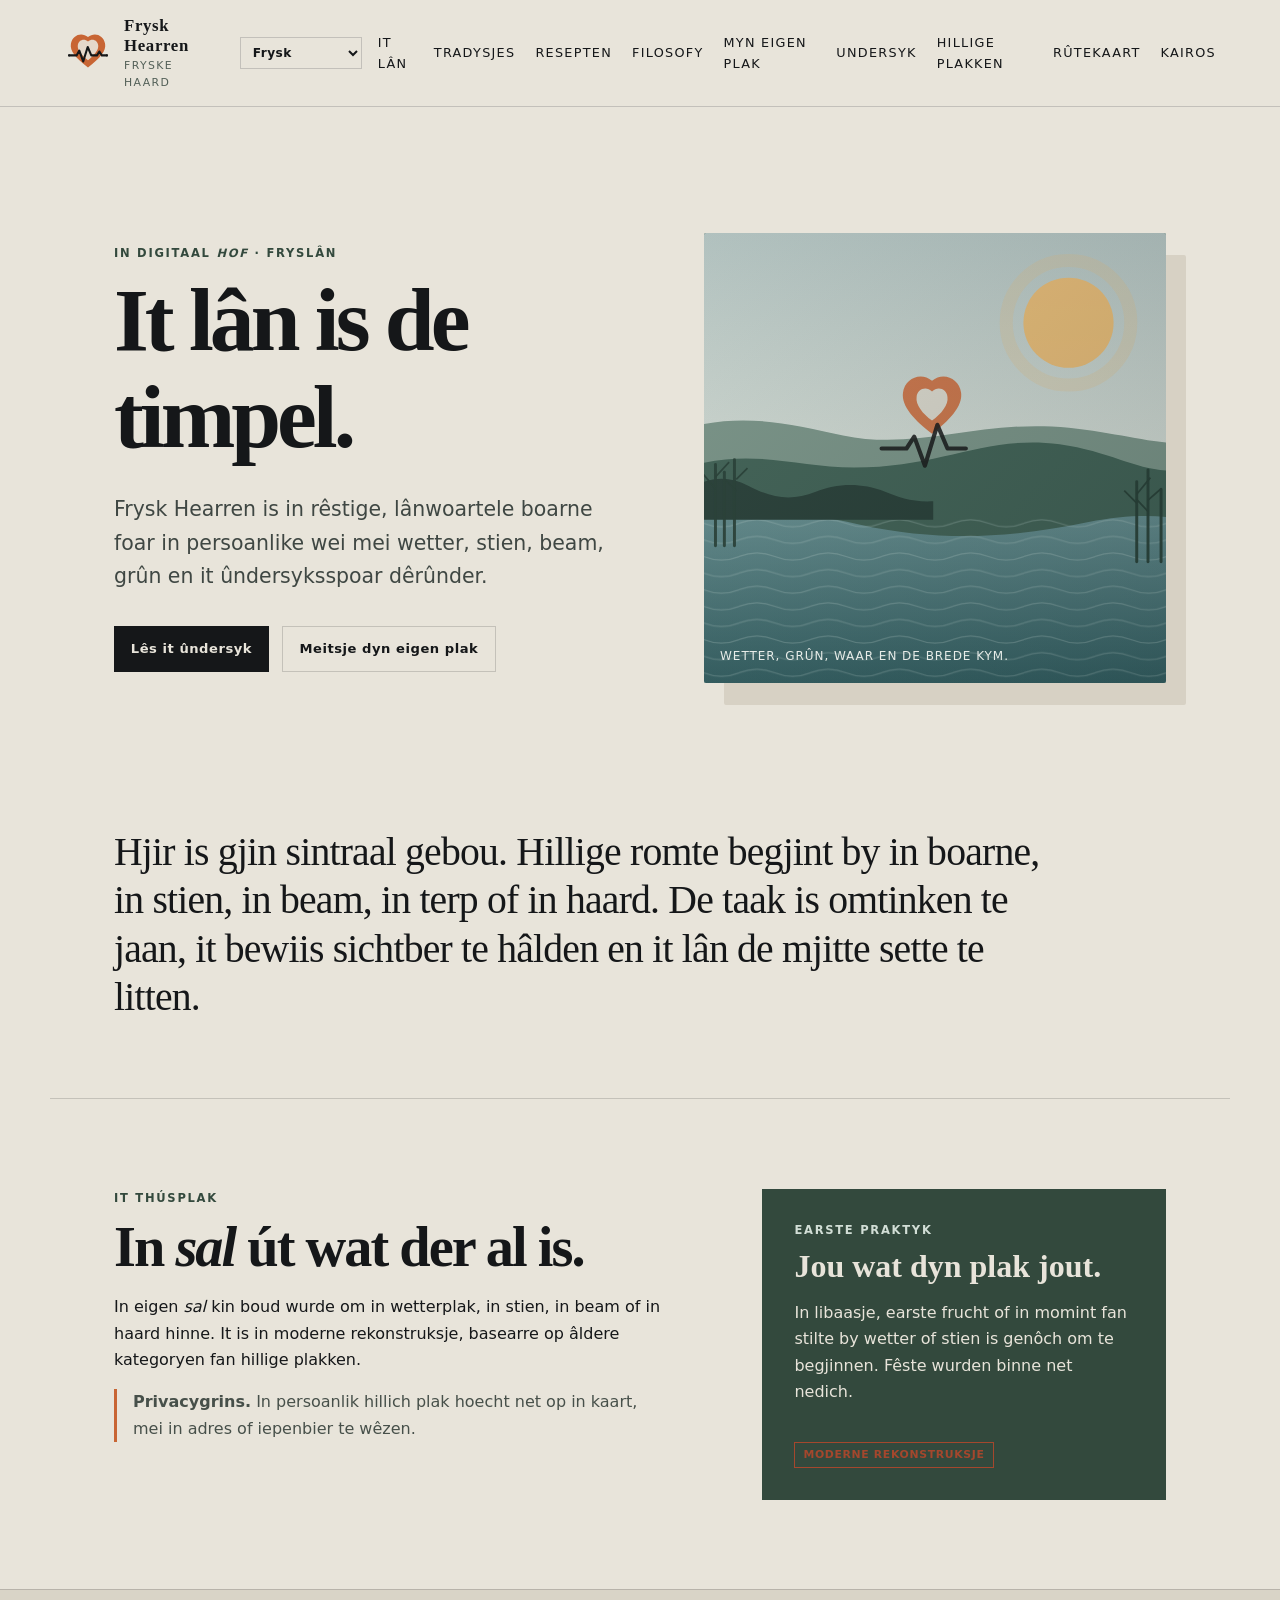
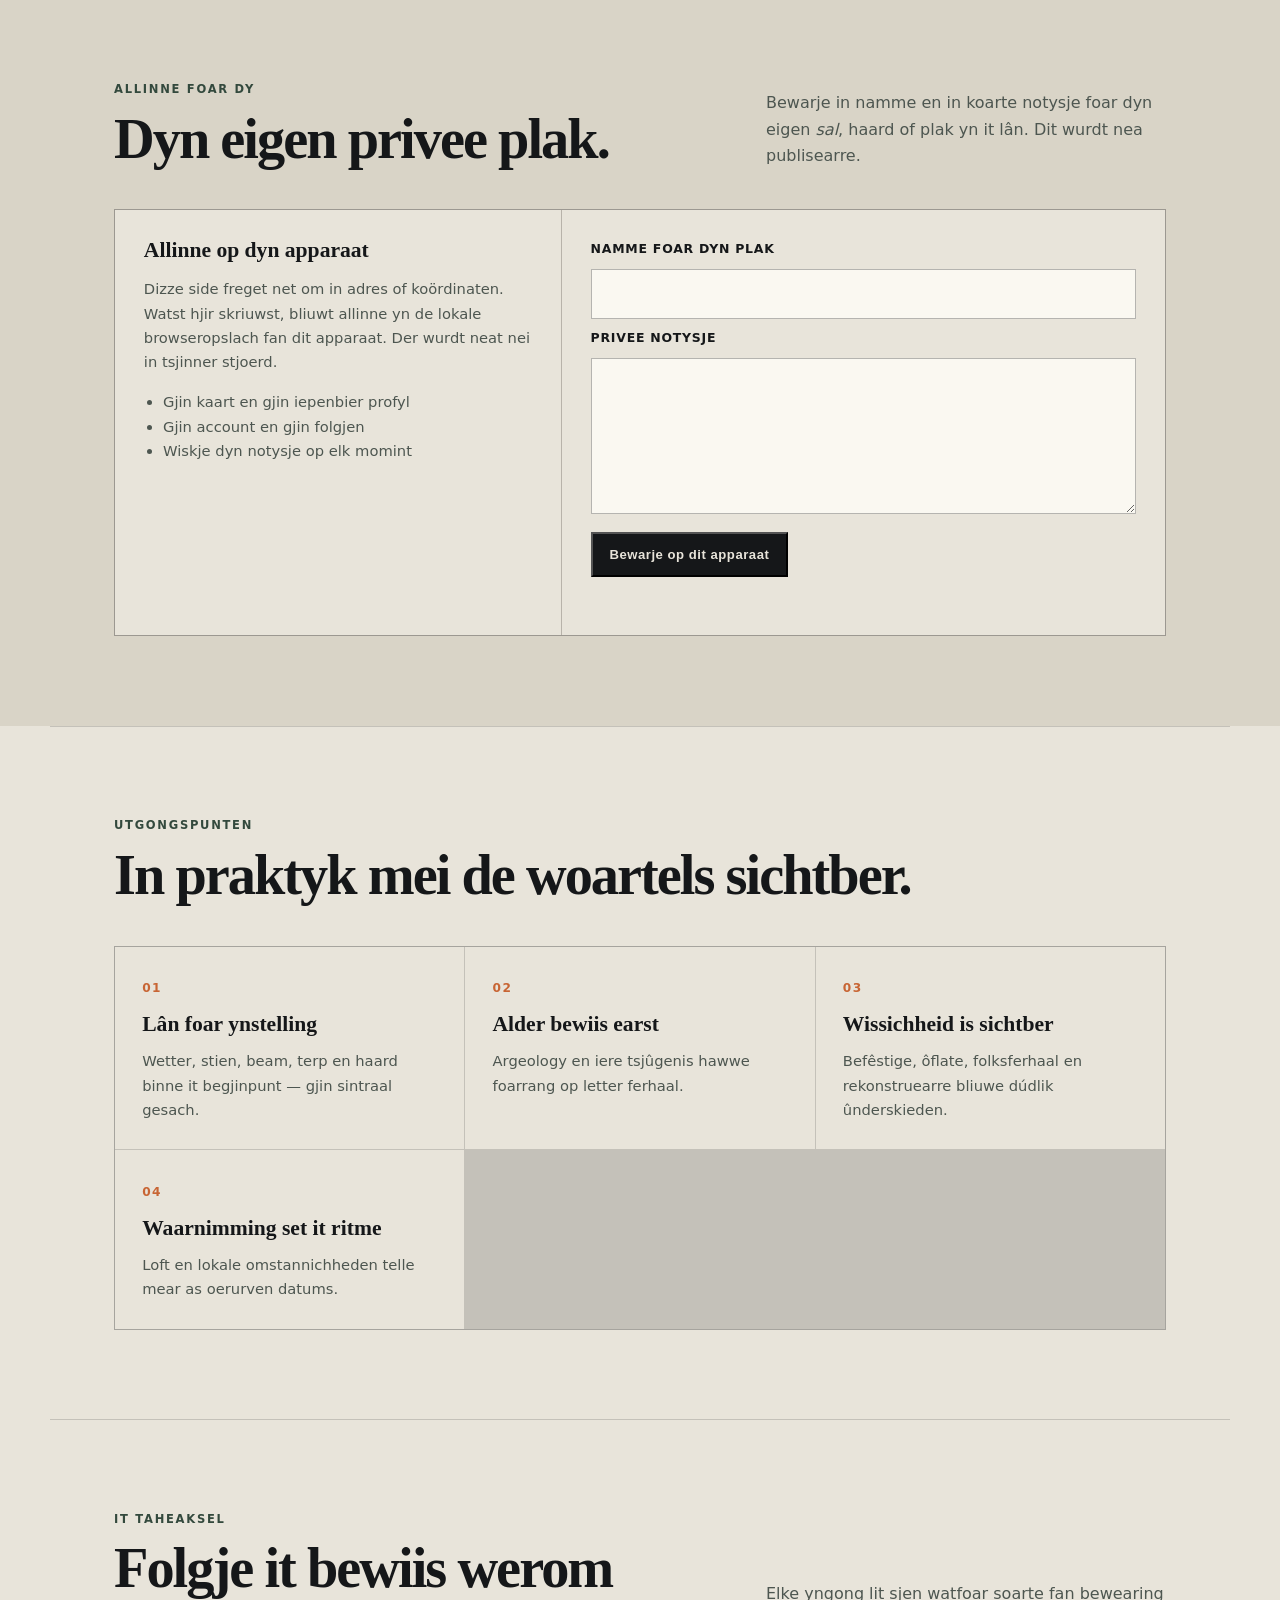
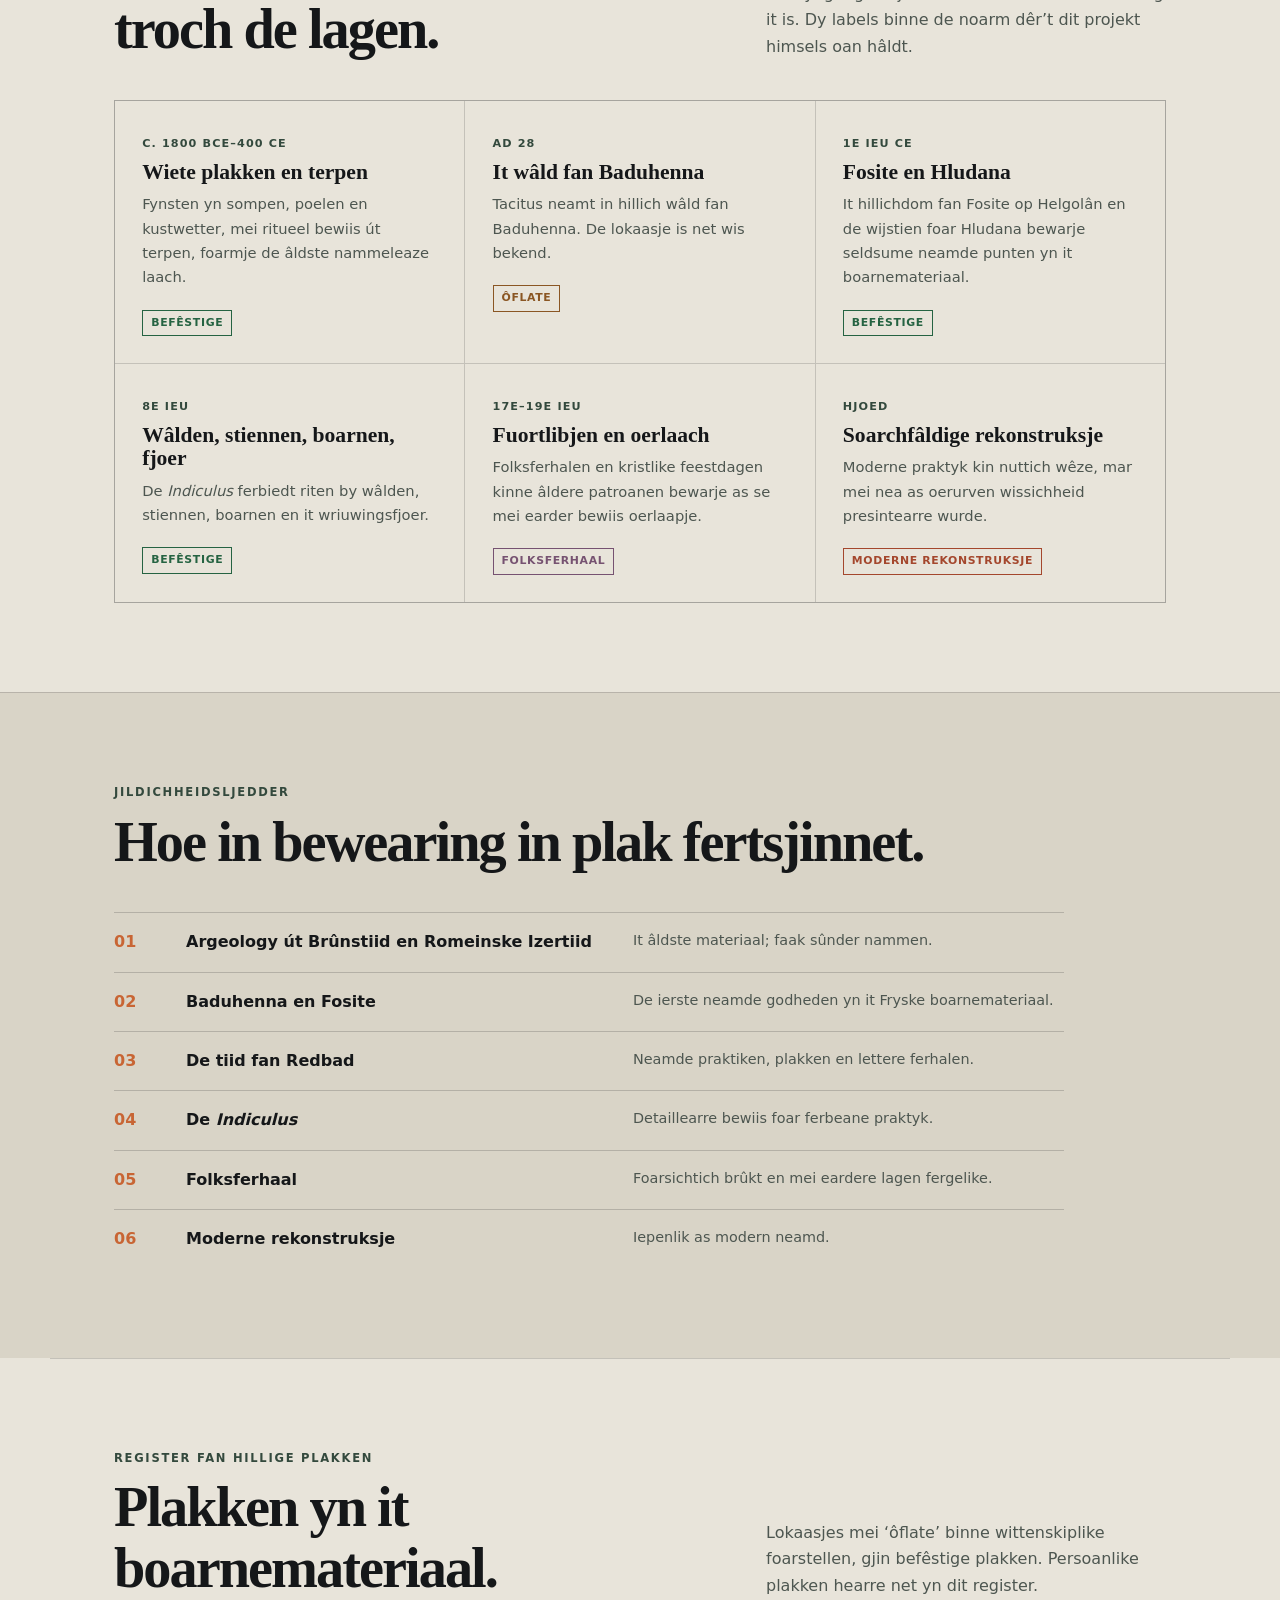
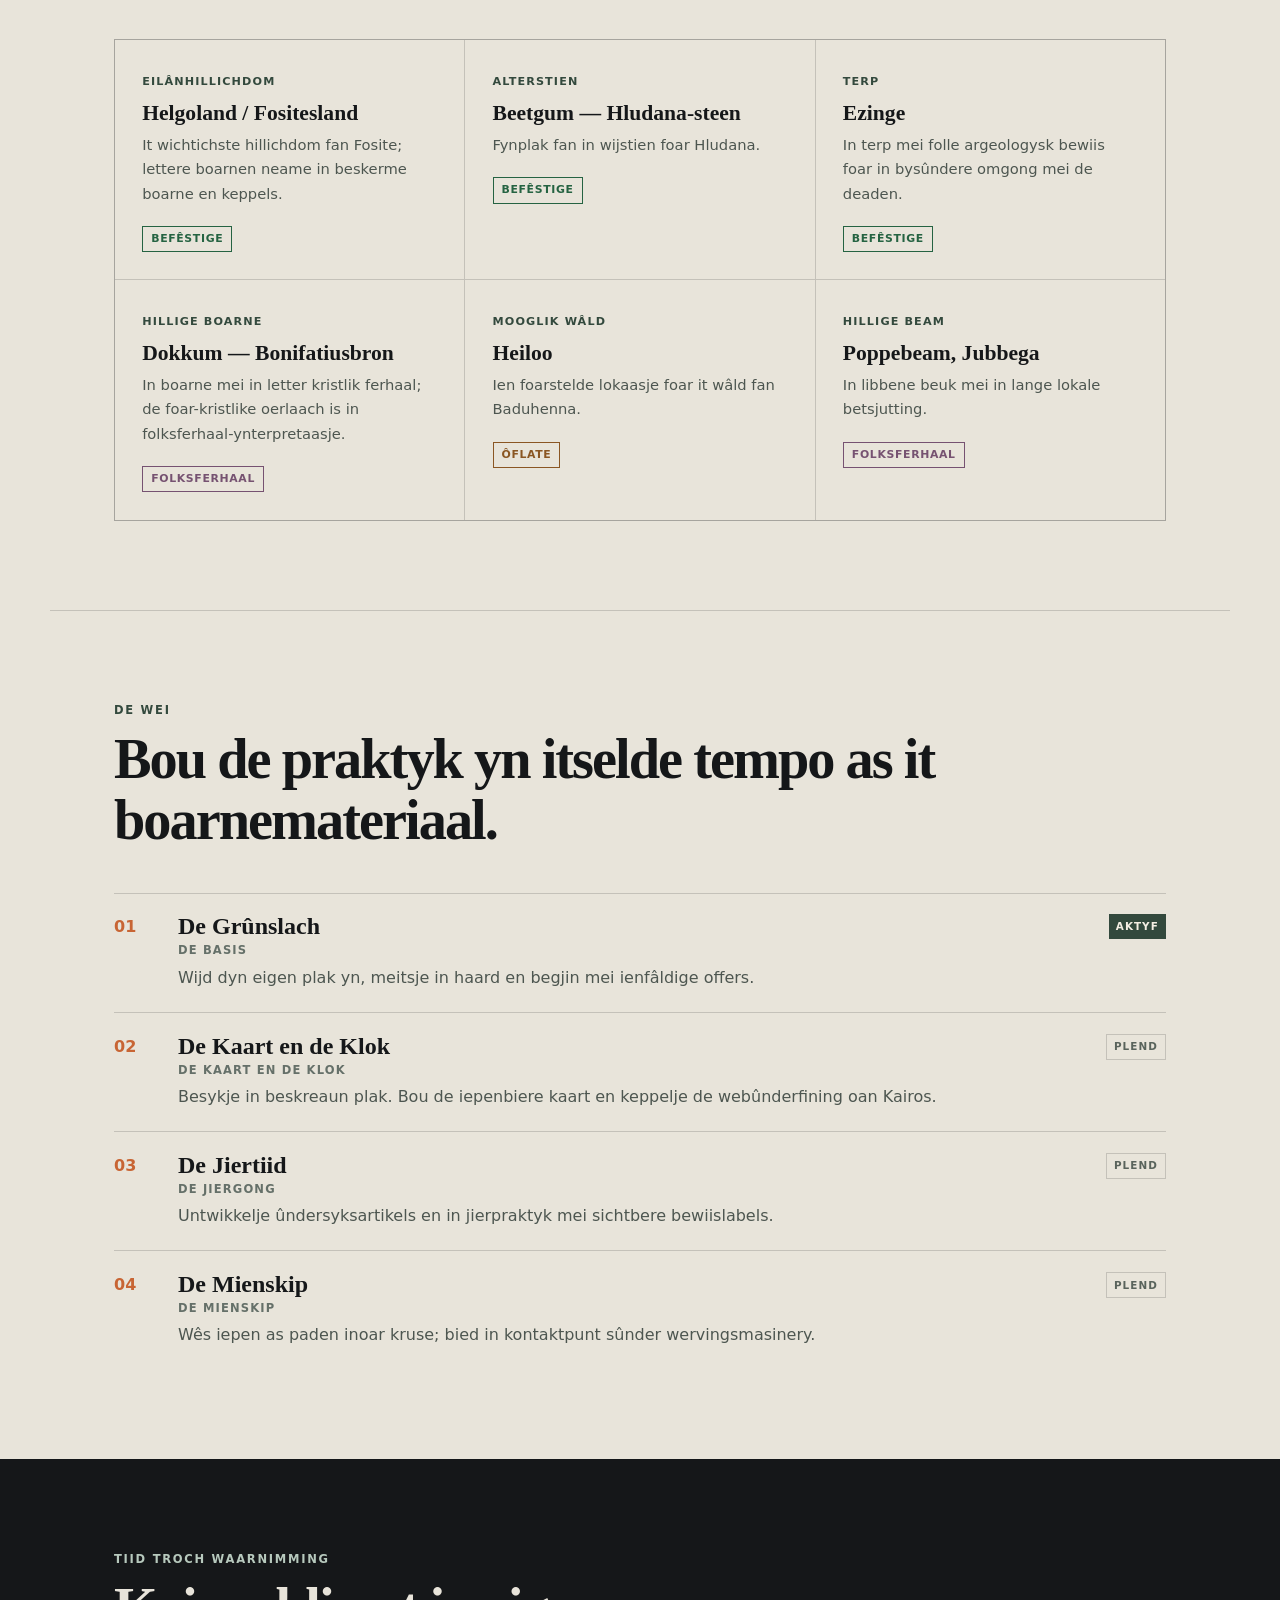
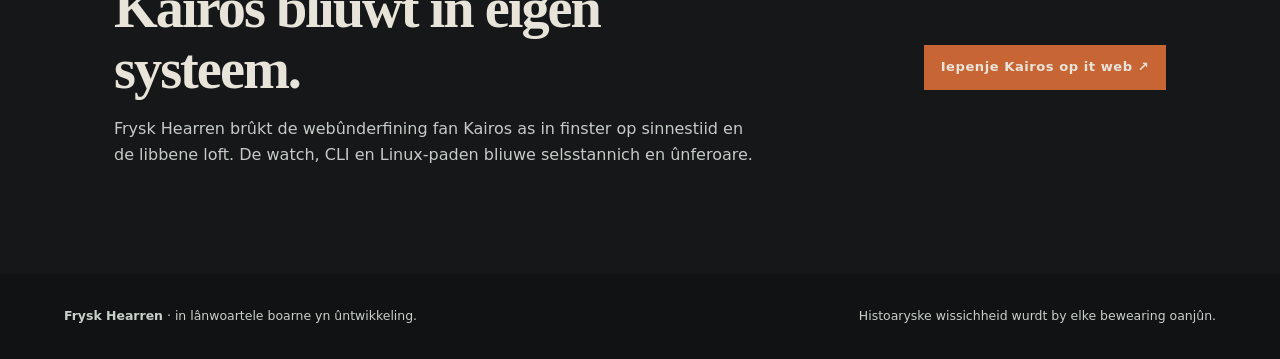
==== commit e761fe1e: "Add Indiculus traditions research page" ====
--- a/web/frysk-hearren/index.html
+++ b/web/frysk-hearren/index.html
@@ -10,7 +10,7 @@
   <header class="site-header">
     <a class="brand" href="#top" aria-label="Frysk Hearren home"><img class="brand-mark" src="pompebled-heartbeat.svg" width="48" height="48" alt=""><span><strong>Frysk Hearren</strong><small data-i18n="subtitle">Fryske Haard</small></span></a>
     <div class="header-actions"><label class="language-picker"><span class="sr-only" data-i18n="languageLabel">Taal</span><select id="language" aria-label="Language"><option value="fy">Frysk</option><option value="nl">Nederlands</option><option value="en">English</option></select></label><button class="menu-toggle" type="button" aria-expanded="false" aria-controls="site-nav" data-i18n="menu">Menu</button></div>
-    <nav id="site-nav" class="site-nav" aria-label="Primary navigation"><a href="#land" data-i18n="navLand">It lân</a><a href="recipes.html" data-i18n="navRecipes">Resepten</a><a href="philosophy.html" data-i18n="navPhilosophy">Filosofy</a><a href="#private-space" data-i18n="navPrivate">Myn eigen plak</a><a href="#research" data-i18n="navResearch">Undersyk</a><a href="#sites" data-i18n="navSites">Hillige plakken</a><a href="#roadmap" data-i18n="navRoadmap">Rûtekaart</a><a href="#kairos">Kairos</a></nav>
+    <nav id="site-nav" class="site-nav" aria-label="Primary navigation"><a href="#land" data-i18n="navLand">It lân</a><a href="traditions.html" data-i18n="navTraditions">Tradysjes</a><a href="recipes.html" data-i18n="navRecipes">Resepten</a><a href="philosophy.html" data-i18n="navPhilosophy">Filosofy</a><a href="#private-space" data-i18n="navPrivate">Myn eigen plak</a><a href="#research" data-i18n="navResearch">Undersyk</a><a href="#sites" data-i18n="navSites">Hillige plakken</a><a href="#roadmap" data-i18n="navRoadmap">Rûtekaart</a><a href="#kairos">Kairos</a></nav>
   </header>
   <main id="main">
     <section id="top" class="hero"><div class="hero-copy"><p class="eyebrow" data-i18n="heroEyebrow">In digitaal <i>hof</i> · Fryslân</p><h1 data-i18n="heroTitle">It lân is de timpel.</h1><p class="lede" data-i18n="heroLead">Frysk Hearren is in rêstige, lânwoartele boarne foar in persoanlike wei mei wetter, stien, beam, grûn en it ûndersyksspoar dêrûnder.</p><div class="hero-actions"><a class="button button-primary" href="#research" data-i18n="readResearch">Lês it ûndersyk</a><a class="button button-quiet" href="#private-space" data-i18n="createPrivate">Meitsje dyn eigen plak</a></div></div><figure class="landscape-panel"><img src="frisian-landscape.svg" width="900" height="760" alt=""><figcaption data-i18n="landscapeCaption">Wetter, grûn, waar en de brede kym.</figcaption></figure></section>
@@ -24,6 +24,6 @@
     <section id="roadmap" class="section roadmap"><p class="eyebrow" data-i18n="roadmapEyebrow">De wei</p><h2 data-i18n="roadmapTitle">Bou de praktyk yn itselde tempo as it boarnemateriaal.</h2><div class="roadmap-list"><article><span>01</span><div><h3>De Grûnslach <small data-i18n="foundation">De Basis</small></h3><p data-i18n="roadmapOne">Wijd dyn eigen plak yn, meitsje in haard en begjin mei ienfâldige offers.</p></div><span class="status active" data-i18n="active">Aktyf</span></article><article><span>02</span><div><h3>De Kaart en de Klok <small data-i18n="mapClock">De Kaart en de Klok</small></h3><p data-i18n="roadmapTwo">Besykje in beskreaun plak. Bou de iepenbiere kaart en keppelje de webûnderfining oan Kairos.</p></div><span class="status planned" data-i18n="planned">Plend</span></article><article><span>03</span><div><h3>De Jiertiid <small data-i18n="yearCycle">De Jiergong</small></h3><p data-i18n="roadmapThree">Untwikkelje ûndersyksartikels en in jierpraktyk mei sichtbere bewiislabels.</p></div><span class="status planned" data-i18n="planned">Plend</span></article><article><span>04</span><div><h3>De Mienskip <small data-i18n="community">De Mienskip</small></h3><p data-i18n="roadmapFour">Wês iepen as paden inoar kruse; bied in kontaktpunt sûnder wervingsmasinery.</p></div><span class="status planned" data-i18n="planned">Plend</span></article></div></section>
     <section id="kairos" class="section kairos"><div><p class="eyebrow" data-i18n="kairosEyebrow">Tiid troch waarnimming</p><h2 data-i18n="kairosTitle">Kairos bliuwt in eigen systeem.</h2><p data-i18n="kairosCopy">Frysk Hearren brûkt de webûnderfining fan Kairos as in finster op sinnestiid en de libbene loft. De watch, CLI en Linux-paden bliuwe selsstannich en ûnferoare.</p></div><a class="button button-primary" href="../index.html" data-i18n="openKairos">Iepenje Kairos op it web ↗</a></section>
   </main>
-  <footer class="site-footer"><p><strong>Frysk Hearren</strong> · <span data-i18n="footerOne">in lânwoartele boarne yn ûntwikkeling.</span></p><p data-i18n="footerTwo">Histoaryske wissichheid wurdt by elke bewearing oanjûn.</p></footer><script src="site.js"></script>
+  <footer class="site-footer"><p><strong>Frysk Hearren</strong> · <span data-i18n="footerOne">in lânwoartele boarne yn ûntwikkeling.</span></p><p data-i18n="footerTwo">Histoaryske wissichheid wurdt by elke bewearing oanjûn.</p></footer><script src="site.js?v=20261014"></script>
 </body>
 </html>
--- a/web/frysk-hearren/style.css
+++ b/web/frysk-hearren/style.css
@@ -23,4 +23,7 @@
 .site-footer { display:flex; justify-content:space-between; gap:1rem; padding:2rem max(5vw,1.2rem); color:#c8d0c9; background:#101213; font-size:.78rem; }.site-footer p { margin:0; }
 .inner-page .site-nav a[aria-current="page"] { color:var(--ember); }.page-hero,.recipe-intro,.recipe-grid,.sources,.philosophy-layout,.philosophy-points,.manifesto { max-width:1180px; margin:auto; padding-left:max(5vw,1.2rem); padding-right:max(5vw,1.2rem); }.page-hero { max-width:980px; padding-top:7rem; padding-bottom:4rem; }.page-hero h1 { max-width:850px; }.page-note { max-width:780px; margin:2rem 0 0; padding:1rem 1.2rem; border-left:3px solid var(--ember); background:#d9d4c7; }.recipe-intro,.recipe-grid,.sources,.philosophy-layout,.philosophy-points,.manifesto { padding-top:4.5rem; padding-bottom:4.5rem; border-top:1px solid var(--line); }.source-card { max-width:760px; }.recipe-grid { display:grid; grid-template-columns:repeat(3,1fr); gap:1px; background:var(--line); border:1px solid var(--line); }.recipe-card { padding:1.7rem; background:var(--mist); }.recipe-card .badge { margin:0 0 1rem; }.recipe-card h2 { font-size:2rem; }.recipe-card h3 { margin:1.4rem 0 .5rem; font-size:1.1rem; }.recipe-card ul,.recipe-card ol,.sources ul { padding-left:1.2rem; }.recipe-card li,.sources li { margin:.35rem 0; }.recipe-meta { color:#59635c; font-size:.88rem; }.source-line { margin-top:1.3rem; padding-top:1rem; border-top:1px solid var(--line); color:#59635c; font-size:.83rem; }.sources { background:#d9d4c7; max-width:none; padding-left:max(calc((100% - 1180px)/2 + max(5vw,1.2rem)), max(5vw,1.2rem)); padding-right:max(calc((100% - 1180px)/2 + max(5vw,1.2rem)), max(5vw,1.2rem)); }.sources a { color:#76412d; font-weight:700; }.philosophy-layout { display:grid; grid-template-columns:1.15fr .85fr; gap:clamp(2rem,8vw,8rem); }.philosophy-layout p,.manifesto p { max-width:700px; }.philosophy-points .principle-grid { grid-template-columns:repeat(5,1fr); }.manifesto { background:var(--marsh); color:var(--mist); max-width:none; padding-left:max(calc((100% - 1180px)/2 + max(5vw,1.2rem)), max(5vw,1.2rem)); padding-right:max(calc((100% - 1180px)/2 + max(5vw,1.2rem)), max(5vw,1.2rem)); }.manifesto .eyebrow { color:#cddbd0; }.manifesto p { color:#e1e5dd; font-size:1.08rem; }
 @media (max-width:820px) { .site-header { position:relative; flex-wrap:wrap; }.menu-toggle { display:block; }.site-nav { display:none; width:100%; flex-direction:column; align-items:flex-start; padding:.8rem 0 .2rem; }.site-nav.is-open { display:flex; }.hero, .grid-two,.private-grid,.philosophy-layout { grid-template-columns:1fr; }.hero { padding-top:3rem; min-height:auto; }.landscape-panel,.landscape-panel img { min-height:330px; }.principle-grid, .research-grid, .site-list,.recipe-grid,.philosophy-points .principle-grid { grid-template-columns:1fr 1fr; }.section-heading, .kairos { align-items:flex-start; flex-direction:column; }.ladder li { grid-template-columns:2.6rem 1fr; }.ladder li span { grid-column:2; }.site-footer { flex-direction:column; } }
-@media (max-width:520px) { .principle-grid, .research-grid, .site-list { grid-template-columns:1fr; }.section { padding-top:4rem; padding-bottom:4rem; }.roadmap-list article { grid-template-columns:2.2rem 1fr; }.roadmap-list .status { grid-column:2; justify-self:start; }.hero-actions .button { width:100%; }.landscape-panel { box-shadow:10px 11px 0 #d7d1c4; } }+@media (max-width:520px) { .principle-grid, .research-grid, .site-list { grid-template-columns:1fr; }.section { padding-top:4rem; padding-bottom:4rem; }.roadmap-list article { grid-template-columns:2.2rem 1fr; }.roadmap-list .status { grid-column:2; justify-self:start; }.hero-actions .button { width:100%; }.landscape-panel { box-shadow:10px 11px 0 #d7d1c4; } }
+.traditions-hero { grid-template-columns:1.1fr .9fr; max-width:1180px; }.indiculus-figure { margin:0; background:var(--marsh); box-shadow:18px 20px 0 #d7d1c4; }.indiculus-figure img { display:block; width:100%; height:auto; }.indiculus-figure figcaption { padding:.8rem 1rem; color:#d9e0da; font-size:.76rem; }.traditions-method,.traditions-catalogue,.tradition-key { max-width:1180px; margin:auto; padding-left:max(5vw,1.2rem); padding-right:max(5vw,1.2rem); }.traditions-method { display:grid; grid-template-columns:.8fr 1.2fr; gap:clamp(2rem,9vw,9rem); padding-top:4.5rem; padding-bottom:4.5rem; border-top:1px solid var(--line); }.method-copy p { max-width:670px; }.tradition-key { display:flex; flex-wrap:wrap; gap:.6rem; padding-bottom:4rem; }.tradition-key .badge { margin:0; }.traditions-catalogue { padding-top:4.5rem; padding-bottom:5rem; border-top:1px solid var(--line); }.tradition-cards { display:grid; grid-template-columns:repeat(3,1fr); gap:1px; margin-top:2.4rem; background:var(--line); border:1px solid var(--line); }.tradition-card { position:relative; padding:1.6rem; background:var(--mist); }.tradition-card h3 { min-height:2.3em; font-size:1.42rem; }.tradition-number { display:block; margin-bottom:1rem; color:var(--ember); font:700 .74rem var(--sans); letter-spacing:.12em; }.latin-label { margin:0 0:.25rem; color:#5c655e; font-size:.7rem; font-weight:700; letter-spacing:.1em; text-transform:uppercase; }.tradition-card blockquote { margin:1.2rem 0; padding:.75rem 0 .75rem 1rem; border-left:2px solid var(--marsh); color:#4c574f; font-family:var(--serif); font-size:1.02rem; }.tradition-reading,.tradition-limit { font-size:.88rem; }.tradition-limit { margin:1rem 0 0; padding-top:1rem; border-top:1px solid var(--line); color:#59635c; }.tradition-sources { margin-top:0; }.tradition-sources ul { max-width:850px; }.tradition-sources li { margin:.75rem 0; }
+@media (max-width:820px) { .traditions-hero,.traditions-method { grid-template-columns:1fr; }.tradition-cards { grid-template-columns:1fr 1fr; } }
+@media (max-width:520px) { .tradition-cards { grid-template-columns:1fr; }.tradition-card h3 { min-height:auto; } }
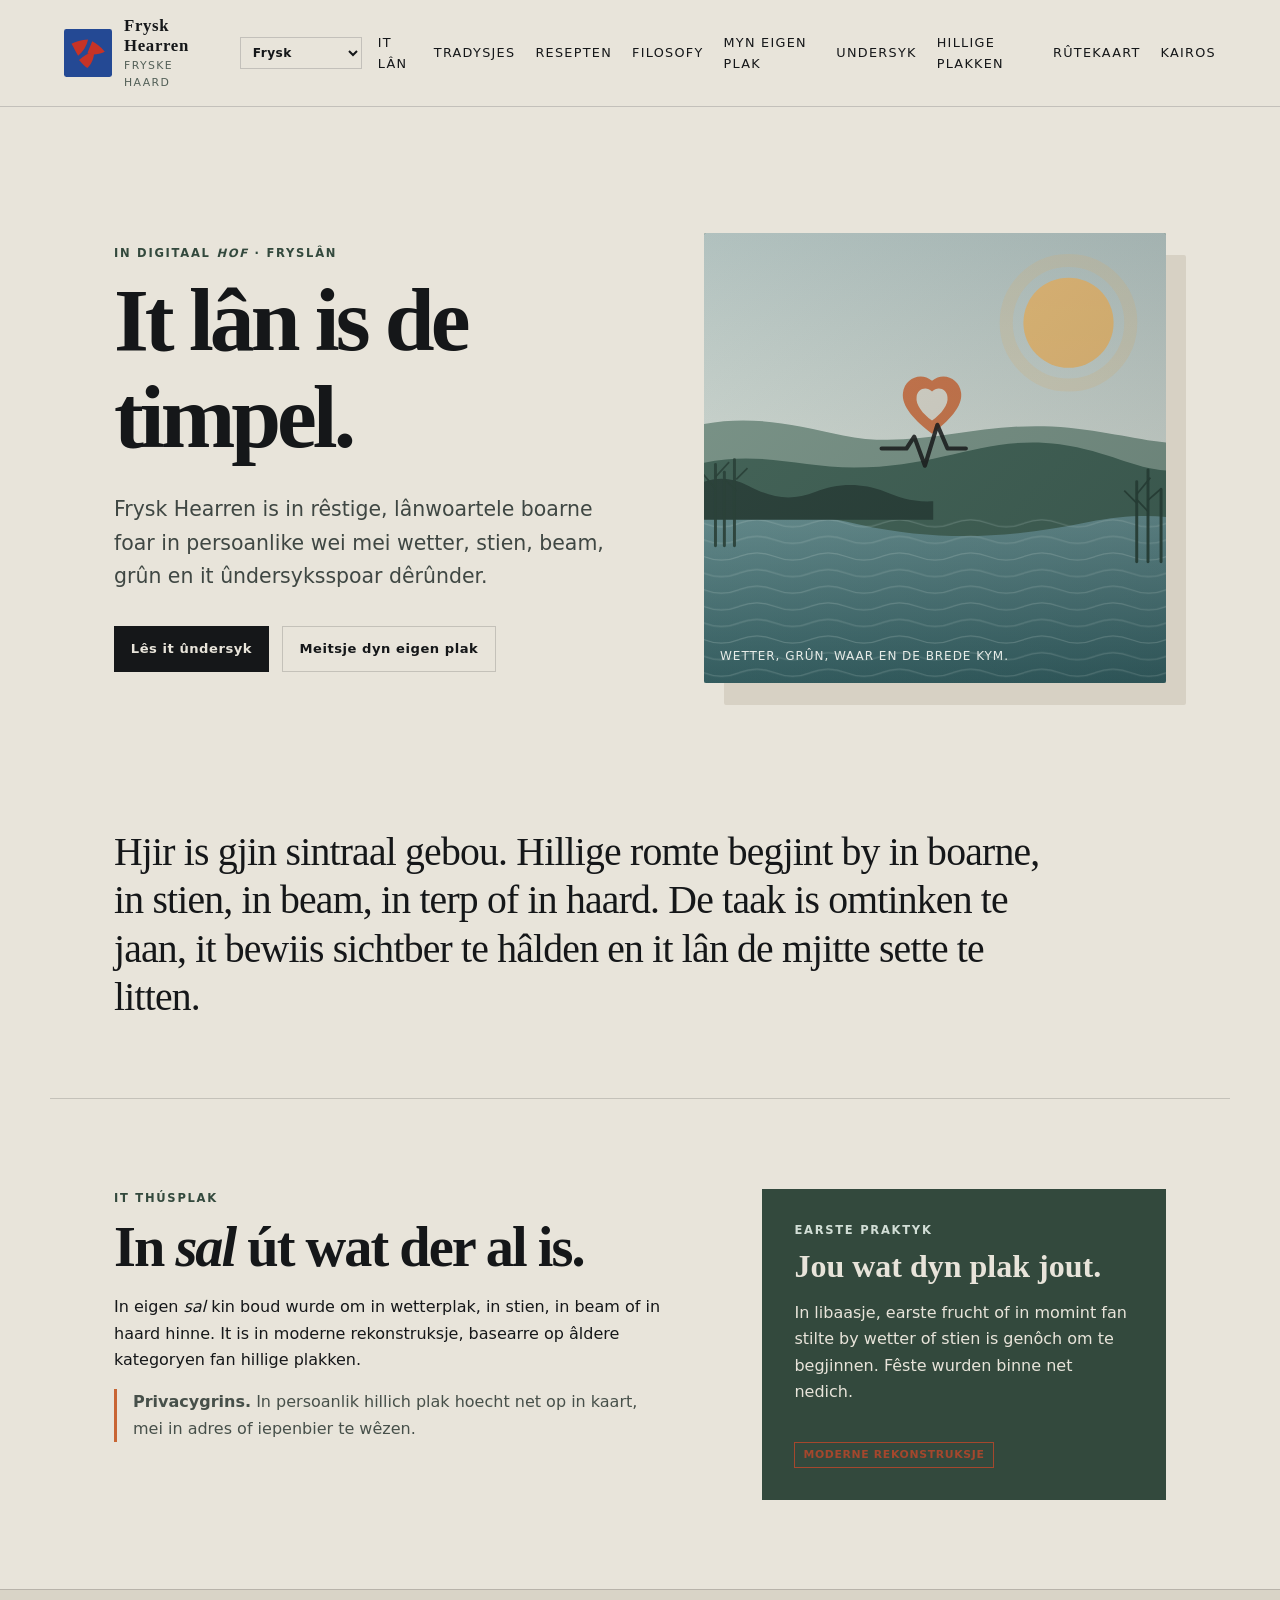
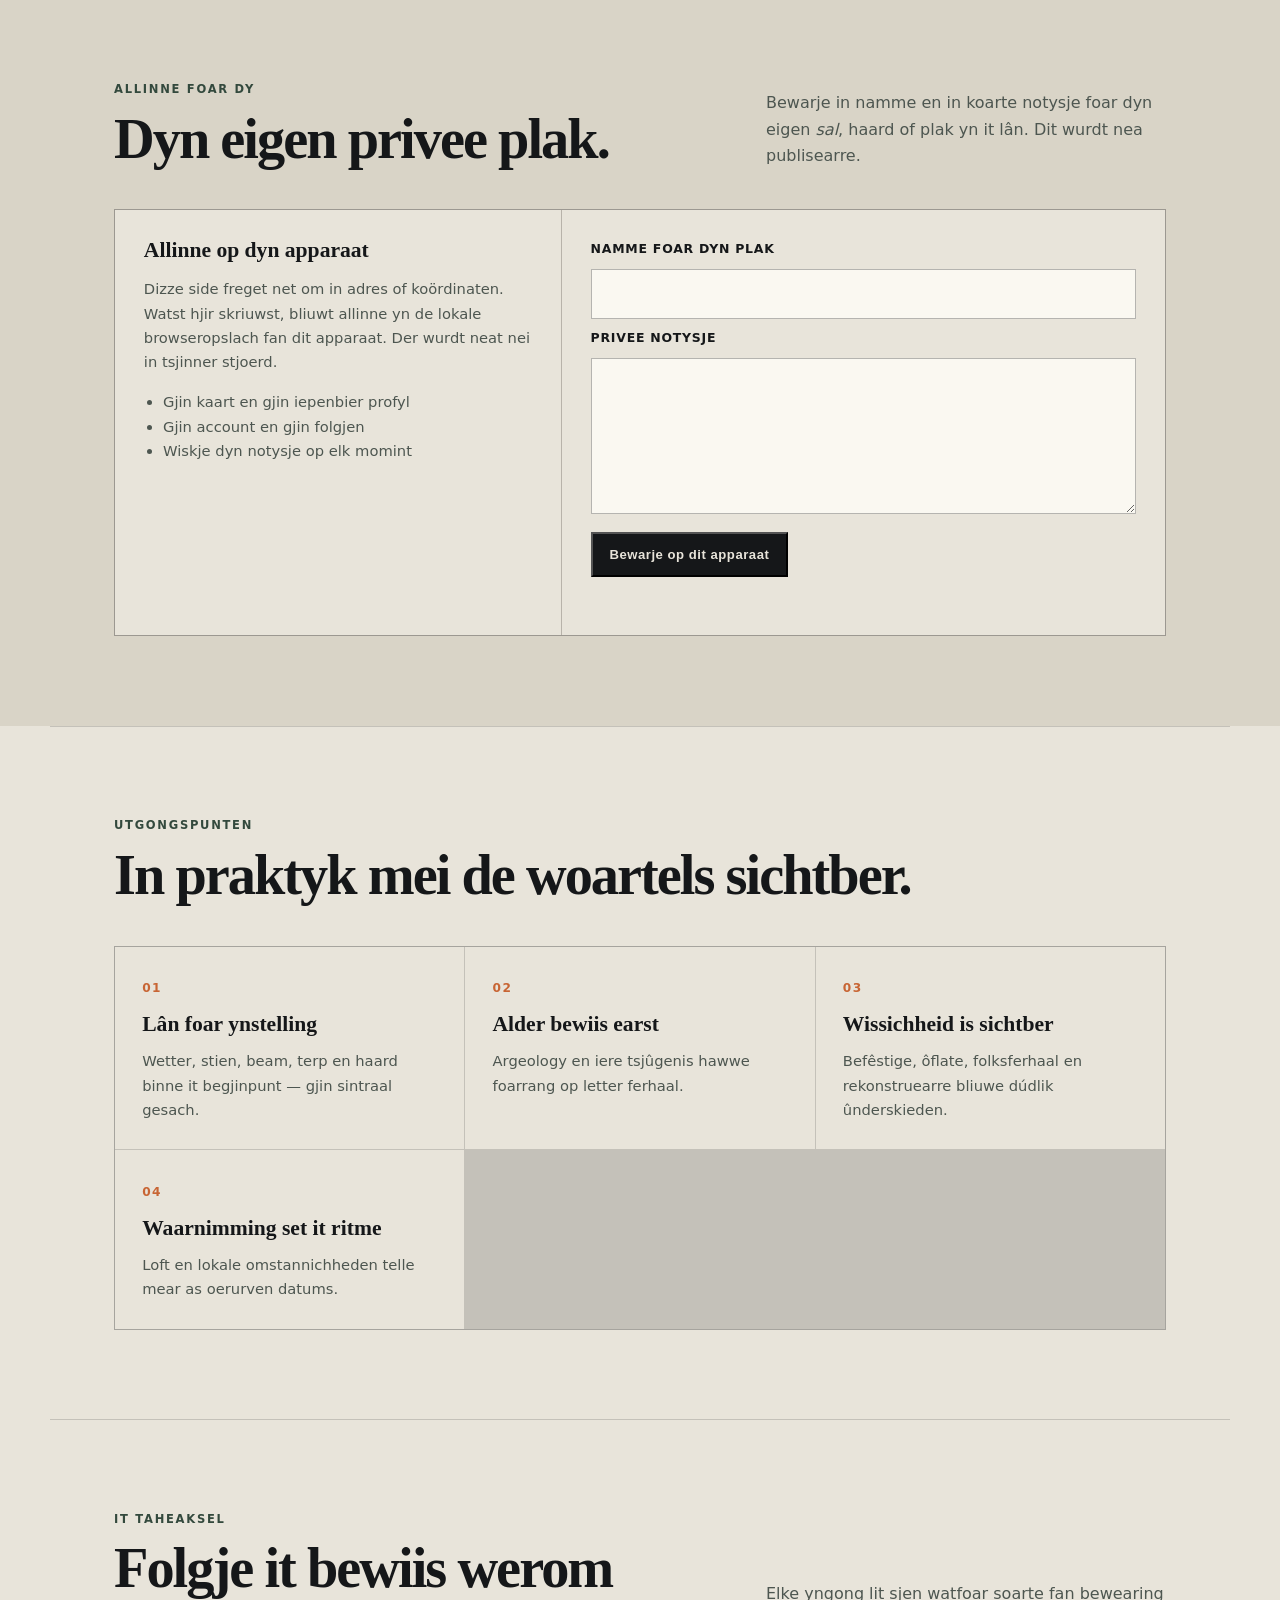
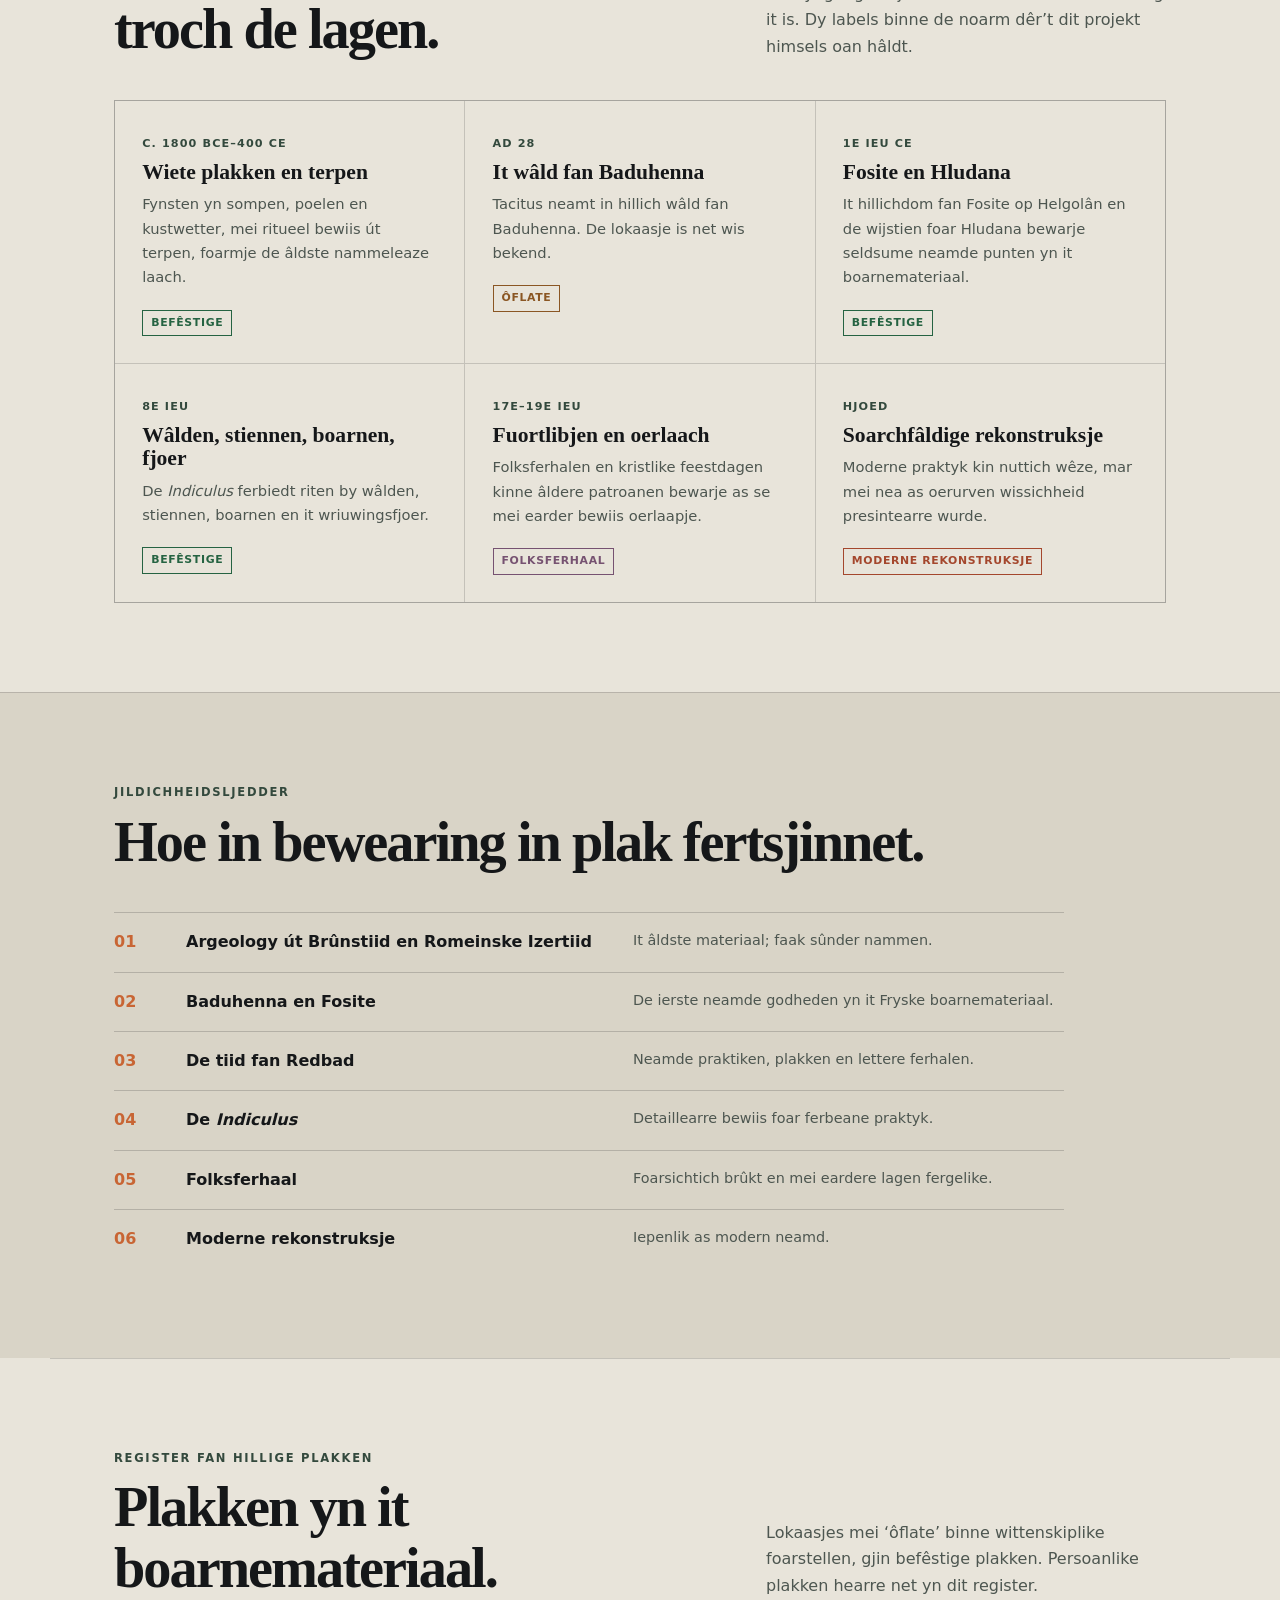
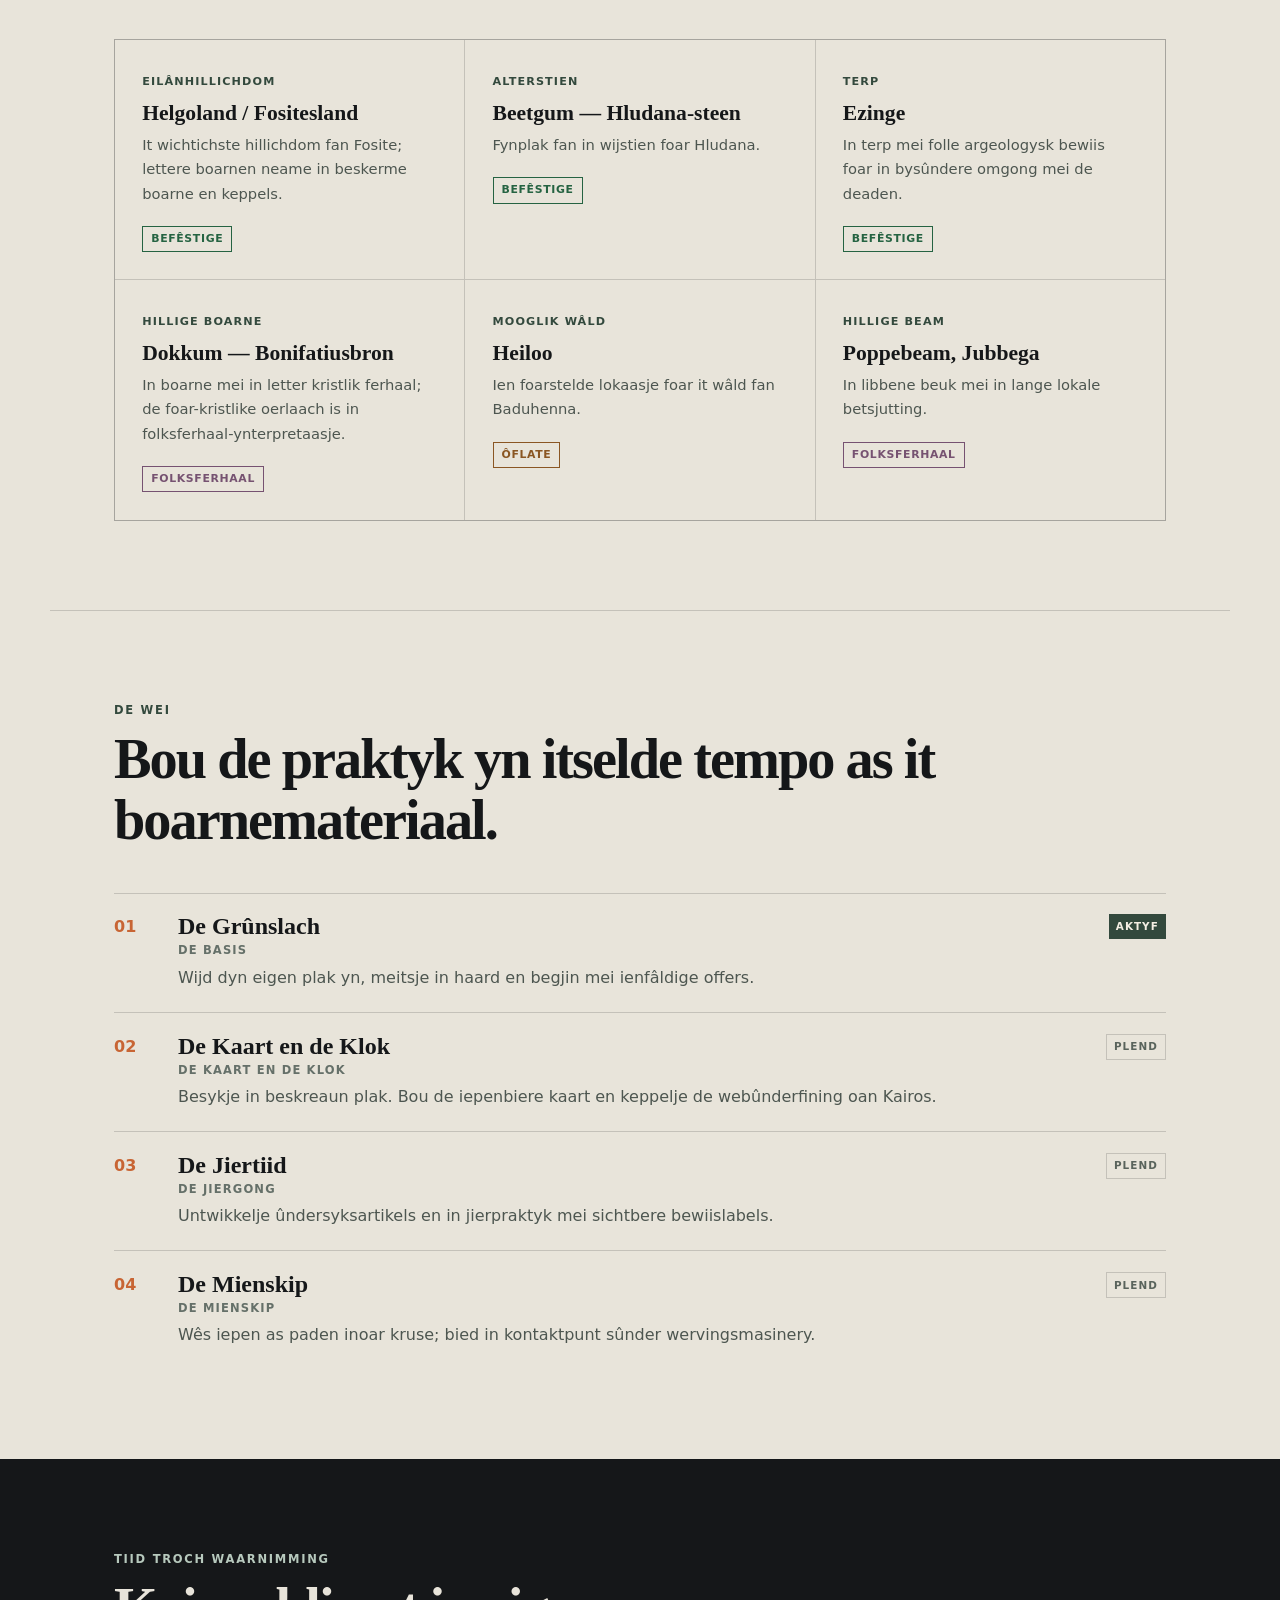
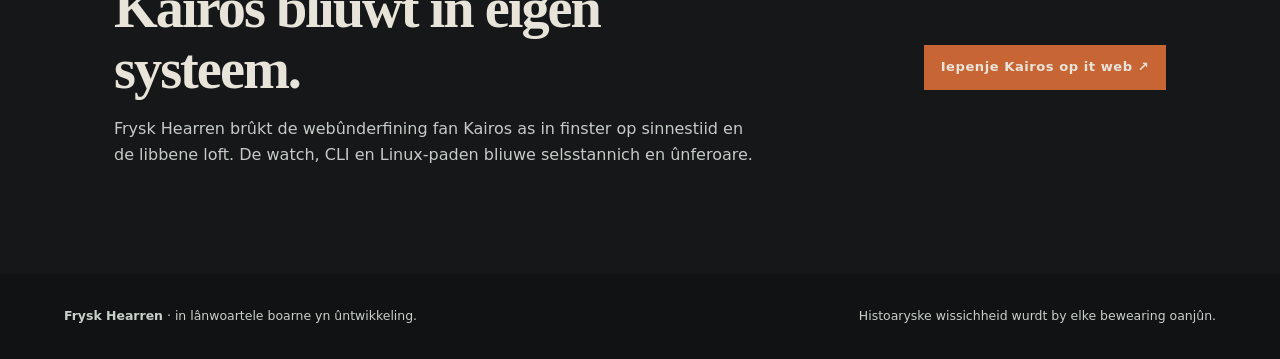
==== commit 642e24c6: "Publish sunrise-anchored clock and current site updates" ====
--- a/web/frysk-hearren/index.html
+++ b/web/frysk-hearren/index.html
@@ -3,12 +3,12 @@
 <head>
   <meta charset="utf-8"><meta name="viewport" content="width=device-width, initial-scale=1">
   <meta name="description" content="Frysk Hearren — a land-rooted reference and private practice journal.">
-  <title>Frysk Hearren — Fryske Haard</title><link rel="stylesheet" href="style.css">
+  <title>Frysk Hearren — Fryske Haard</title><link rel="stylesheet" href="style.css?v=20261017">
 </head>
 <body>
   <a class="skip-link" href="#main" data-i18n="skip">Nei de ynhâld</a>
   <header class="site-header">
-    <a class="brand" href="#top" aria-label="Frysk Hearren home"><img class="brand-mark" src="pompebled-heartbeat.svg" width="48" height="48" alt=""><span><strong>Frysk Hearren</strong><small data-i18n="subtitle">Fryske Haard</small></span></a>
+    <a class="brand" href="#top" aria-label="Frysk Hearren home"><img class="brand-mark" src="pompebled-heartbeat.svg?v=20261013" width="48" height="48" alt=""><span><strong>Frysk Hearren</strong><small data-i18n="subtitle">Fryske Haard</small></span></a>
     <div class="header-actions"><label class="language-picker"><span class="sr-only" data-i18n="languageLabel">Taal</span><select id="language" aria-label="Language"><option value="fy">Frysk</option><option value="nl">Nederlands</option><option value="en">English</option></select></label><button class="menu-toggle" type="button" aria-expanded="false" aria-controls="site-nav" data-i18n="menu">Menu</button></div>
     <nav id="site-nav" class="site-nav" aria-label="Primary navigation"><a href="#land" data-i18n="navLand">It lân</a><a href="traditions.html" data-i18n="navTraditions">Tradysjes</a><a href="recipes.html" data-i18n="navRecipes">Resepten</a><a href="philosophy.html" data-i18n="navPhilosophy">Filosofy</a><a href="#private-space" data-i18n="navPrivate">Myn eigen plak</a><a href="#research" data-i18n="navResearch">Undersyk</a><a href="#sites" data-i18n="navSites">Hillige plakken</a><a href="#roadmap" data-i18n="navRoadmap">Rûtekaart</a><a href="#kairos">Kairos</a></nav>
   </header>
--- a/web/frysk-hearren/style.css
+++ b/web/frysk-hearren/style.css
@@ -26,4 +26,13 @@
 @media (max-width:520px) { .principle-grid, .research-grid, .site-list { grid-template-columns:1fr; }.section { padding-top:4rem; padding-bottom:4rem; }.roadmap-list article { grid-template-columns:2.2rem 1fr; }.roadmap-list .status { grid-column:2; justify-self:start; }.hero-actions .button { width:100%; }.landscape-panel { box-shadow:10px 11px 0 #d7d1c4; } }
 .traditions-hero { grid-template-columns:1.1fr .9fr; max-width:1180px; }.indiculus-figure { margin:0; background:var(--marsh); box-shadow:18px 20px 0 #d7d1c4; }.indiculus-figure img { display:block; width:100%; height:auto; }.indiculus-figure figcaption { padding:.8rem 1rem; color:#d9e0da; font-size:.76rem; }.traditions-method,.traditions-catalogue,.tradition-key { max-width:1180px; margin:auto; padding-left:max(5vw,1.2rem); padding-right:max(5vw,1.2rem); }.traditions-method { display:grid; grid-template-columns:.8fr 1.2fr; gap:clamp(2rem,9vw,9rem); padding-top:4.5rem; padding-bottom:4.5rem; border-top:1px solid var(--line); }.method-copy p { max-width:670px; }.tradition-key { display:flex; flex-wrap:wrap; gap:.6rem; padding-bottom:4rem; }.tradition-key .badge { margin:0; }.traditions-catalogue { padding-top:4.5rem; padding-bottom:5rem; border-top:1px solid var(--line); }.tradition-cards { display:grid; grid-template-columns:repeat(3,1fr); gap:1px; margin-top:2.4rem; background:var(--line); border:1px solid var(--line); }.tradition-card { position:relative; padding:1.6rem; background:var(--mist); }.tradition-card h3 { min-height:2.3em; font-size:1.42rem; }.tradition-number { display:block; margin-bottom:1rem; color:var(--ember); font:700 .74rem var(--sans); letter-spacing:.12em; }.latin-label { margin:0 0:.25rem; color:#5c655e; font-size:.7rem; font-weight:700; letter-spacing:.1em; text-transform:uppercase; }.tradition-card blockquote { margin:1.2rem 0; padding:.75rem 0 .75rem 1rem; border-left:2px solid var(--marsh); color:#4c574f; font-family:var(--serif); font-size:1.02rem; }.tradition-reading,.tradition-limit { font-size:.88rem; }.tradition-limit { margin:1rem 0 0; padding-top:1rem; border-top:1px solid var(--line); color:#59635c; }.tradition-sources { margin-top:0; }.tradition-sources ul { max-width:850px; }.tradition-sources li { margin:.75rem 0; }
 @media (max-width:820px) { .traditions-hero,.traditions-method { grid-template-columns:1fr; }.tradition-cards { grid-template-columns:1fr 1fr; } }
-@media (max-width:520px) { .tradition-cards { grid-template-columns:1fr; }.tradition-card h3 { min-height:auto; } }+@media (max-width:520px) { .tradition-cards { grid-template-columns:1fr; }.tradition-card h3 { min-height:auto; } }
+.rug-research { max-width:none; margin:0; padding:4.5rem max(5vw,1.2rem); background:var(--marsh); color:var(--mist); }.rug-research-intro,.rug-research-cards { max-width:1180px; margin-left:auto; margin-right:auto; }.rug-research-intro { display:grid; grid-template-columns:.85fr 1.15fr; gap:clamp(2rem,9vw,9rem); align-items:start; }.rug-research h2 { max-width:430px; }.rug-research .eyebrow { color:#c7d7cb; }.rug-research-intro p:not(.eyebrow) { max-width:690px; color:#e0e5de; }.rug-research-cards { display:grid; grid-template-columns:repeat(3,1fr); gap:1px; margin-top:2.6rem; background:rgba(232,228,218,.35); border:1px solid rgba(232,228,218,.35); }.rug-card { display:flex; flex-direction:column; padding:1.5rem; background:#2c4238; }.rug-card .rug-year { margin:0 0 .8rem; color:#e3a47e; font-size:.75rem; font-weight:700; letter-spacing:.11em; }.rug-card h3 { font-size:1.35rem; }.rug-authors { margin:.8rem 0; color:#d1d9d2; font-size:.86rem; }.rug-card p:not(.rug-year):not(.rug-authors) { color:#e5e9e4; font-size:.9rem; }.rug-card a { margin-top:auto; padding-top:1.2rem; color:#f0b18a; font-size:.84rem; font-weight:700; }.rug-card a:hover { color:#fff; }
+@media (max-width:820px) { .rug-research-intro { grid-template-columns:1fr; }.rug-research-cards { grid-template-columns:1fr 1fr; } }
+@media (max-width:520px) { .rug-research-cards { grid-template-columns:1fr; } }
+.research-bridge { max-width:1180px; margin:auto; padding:4.5rem max(5vw,1.2rem); border-top:1px solid var(--line); }.research-bridge-intro { display:grid; grid-template-columns:.85fr 1.15fr; gap:clamp(2rem,9vw,9rem); }.research-bridge-intro p:not(.eyebrow) { max-width:700px; }.research-bridge-cards { display:grid; grid-template-columns:repeat(3,1fr); gap:1px; margin:2.6rem 0 0; padding:0; list-style:none; background:var(--line); border:1px solid var(--line); counter-reset:bridge; }.research-bridge-cards li { position:relative; padding:1.55rem; background:var(--mist); counter-increment:bridge; }.research-bridge-cards li::before { content:counter(bridge, decimal-leading-zero); display:block; margin-bottom:.9rem; color:var(--ember); font:700 .74rem var(--sans); letter-spacing:.12em; }.research-bridge-cards h3 { font-size:1.38rem; }.bridge-question { margin:.85rem 0; color:#526057; font-size:.88rem; }.bridge-evidence { margin:1rem 0 0; padding-top:1rem; border-top:1px solid var(--line); font-size:.9rem; }.bridge-limit { margin:.9rem 0 0; color:#59635c; font-size:.83rem; }.bridge-record { display:inline-block; margin-top:1rem; color:#76412d; font-size:.82rem; font-weight:700; }
+@media (max-width:820px) { .research-bridge-intro { grid-template-columns:1fr; }.research-bridge-cards { grid-template-columns:1fr 1fr; } }
+@media (max-width:520px) { .research-bridge-cards { grid-template-columns:1fr; } }
+.source-routes { max-width:none; margin:0; padding:4.5rem max(5vw,1.2rem); background:#d9d4c7; }.source-routes-intro,.source-route-cards { max-width:1180px; margin-left:auto; margin-right:auto; }.source-routes-intro { display:grid; grid-template-columns:.85fr 1.15fr; gap:clamp(2rem,9vw,9rem); }.source-routes-intro p:not(.eyebrow) { max-width:700px; }.source-route-cards { display:grid; grid-template-columns:repeat(3,1fr); gap:1px; margin-top:2.6rem; background:var(--line); border:1px solid var(--line); }.source-route-card { display:flex; flex-direction:column; padding:1.55rem; background:var(--mist); }.source-route-type { margin:0 0 .8rem; color:var(--ember); font-size:.75rem; font-weight:700; letter-spacing:.11em; }.source-route-card h3 { font-size:1.38rem; }.source-route-card p { font-size:.9rem; }.source-route-card a { margin-top:auto; padding-top:1.2rem; color:#76412d; font-size:.84rem; font-weight:700; }
+@media (max-width:820px) { .source-routes-intro { grid-template-columns:1fr; }.source-route-cards { grid-template-columns:1fr 1fr; } }
+@media (max-width:520px) { .source-route-cards { grid-template-columns:1fr; } }
